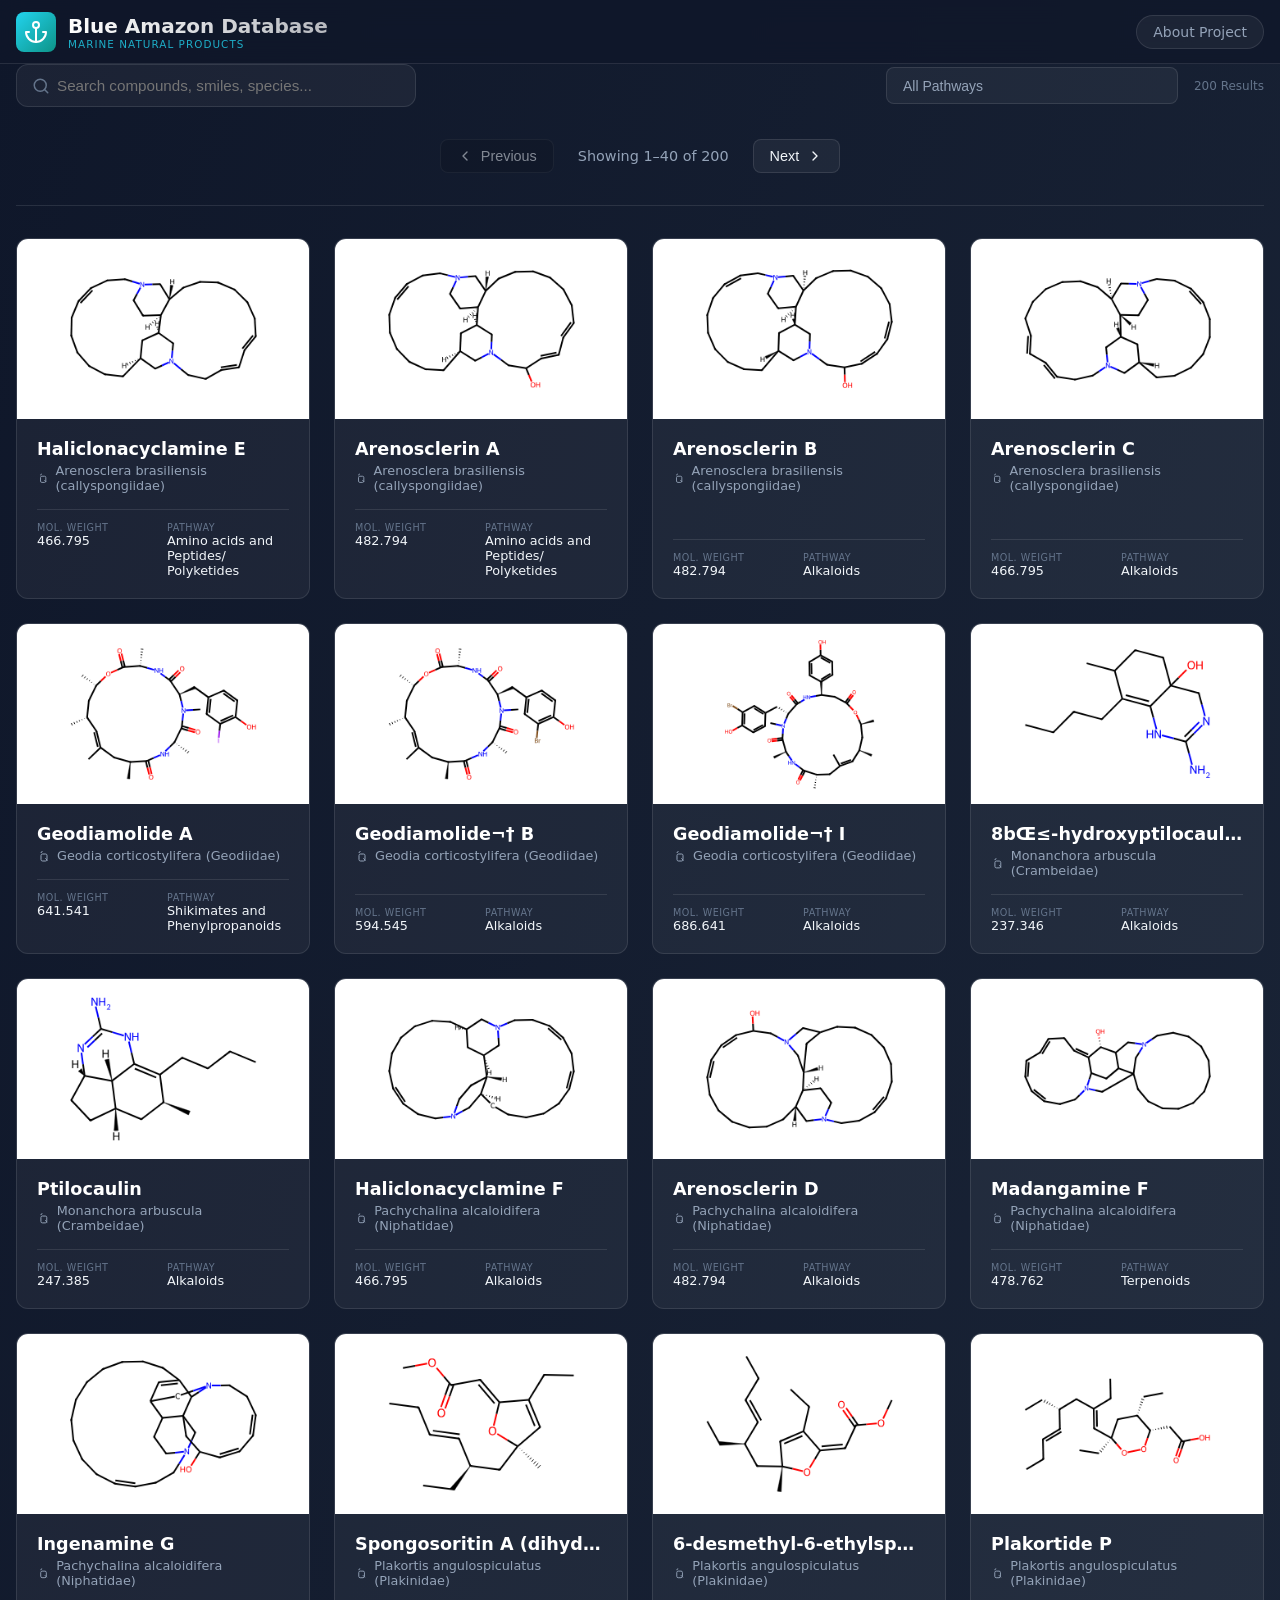
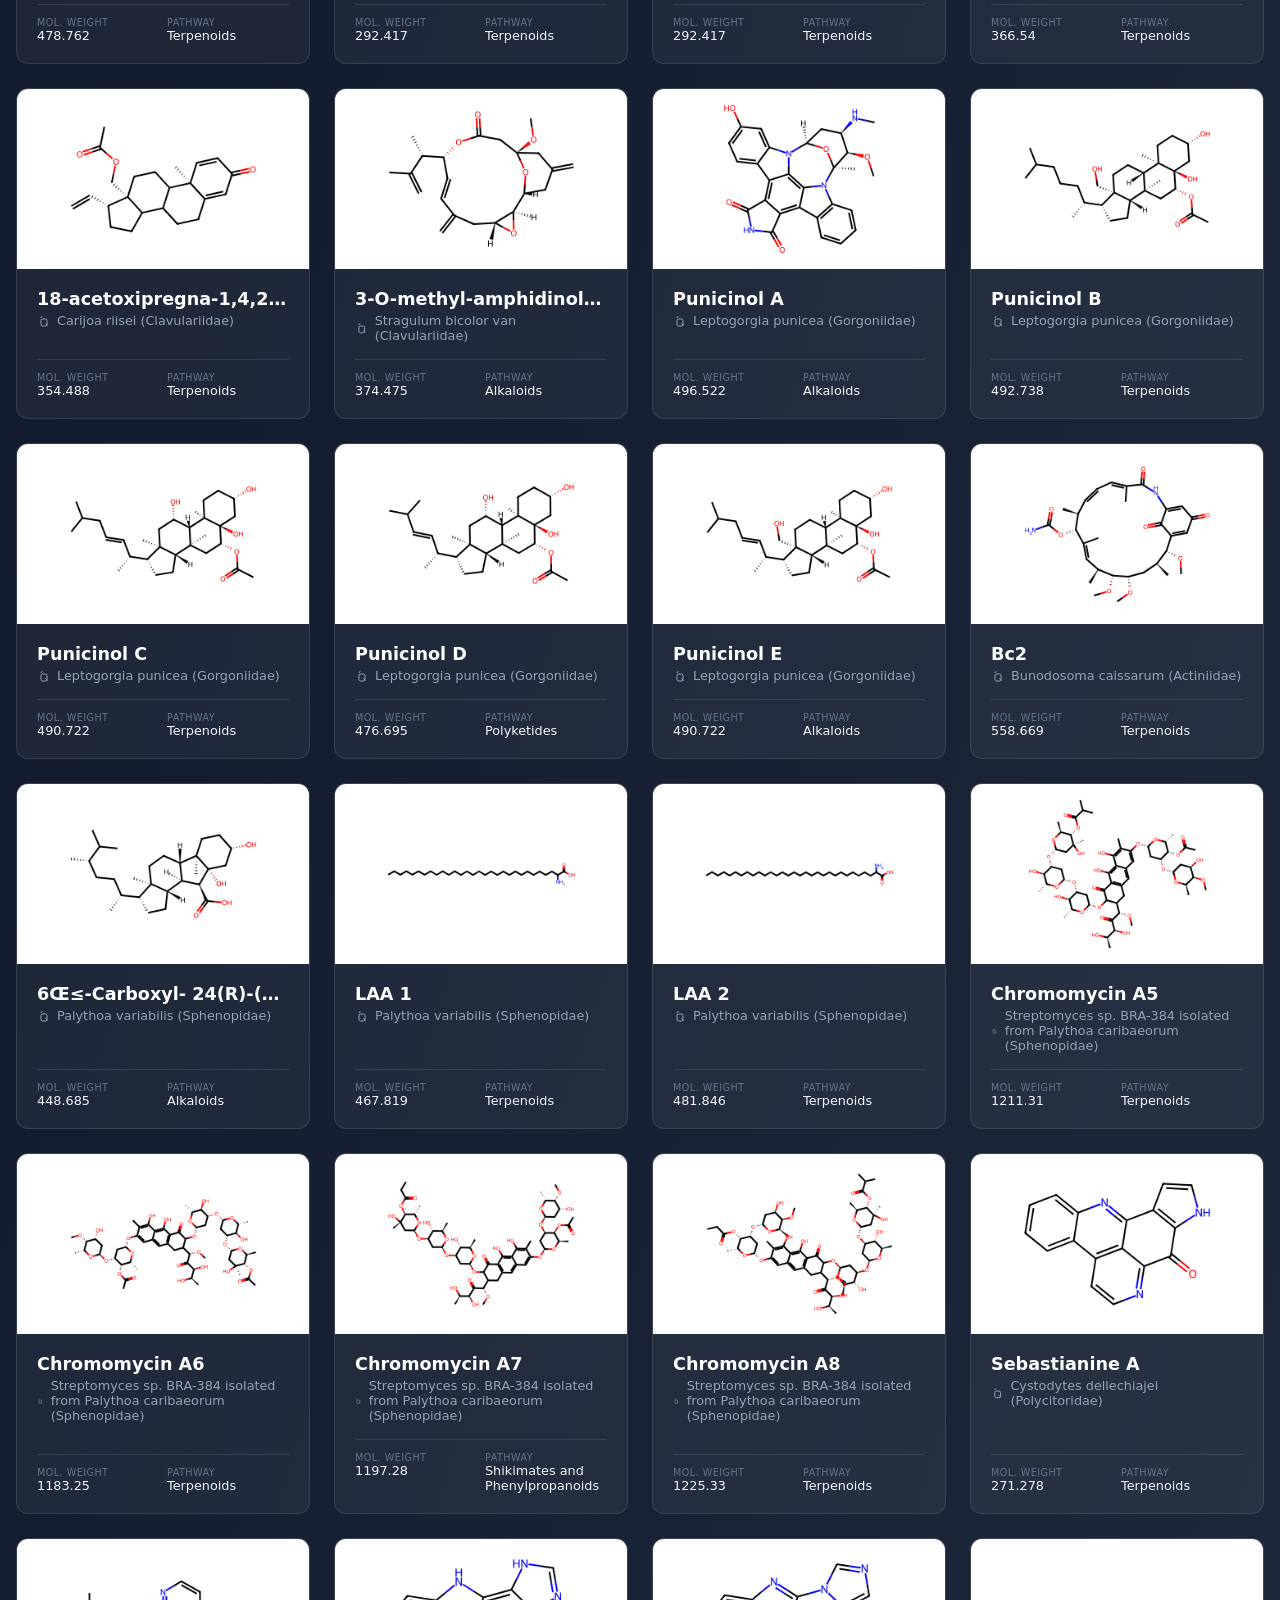
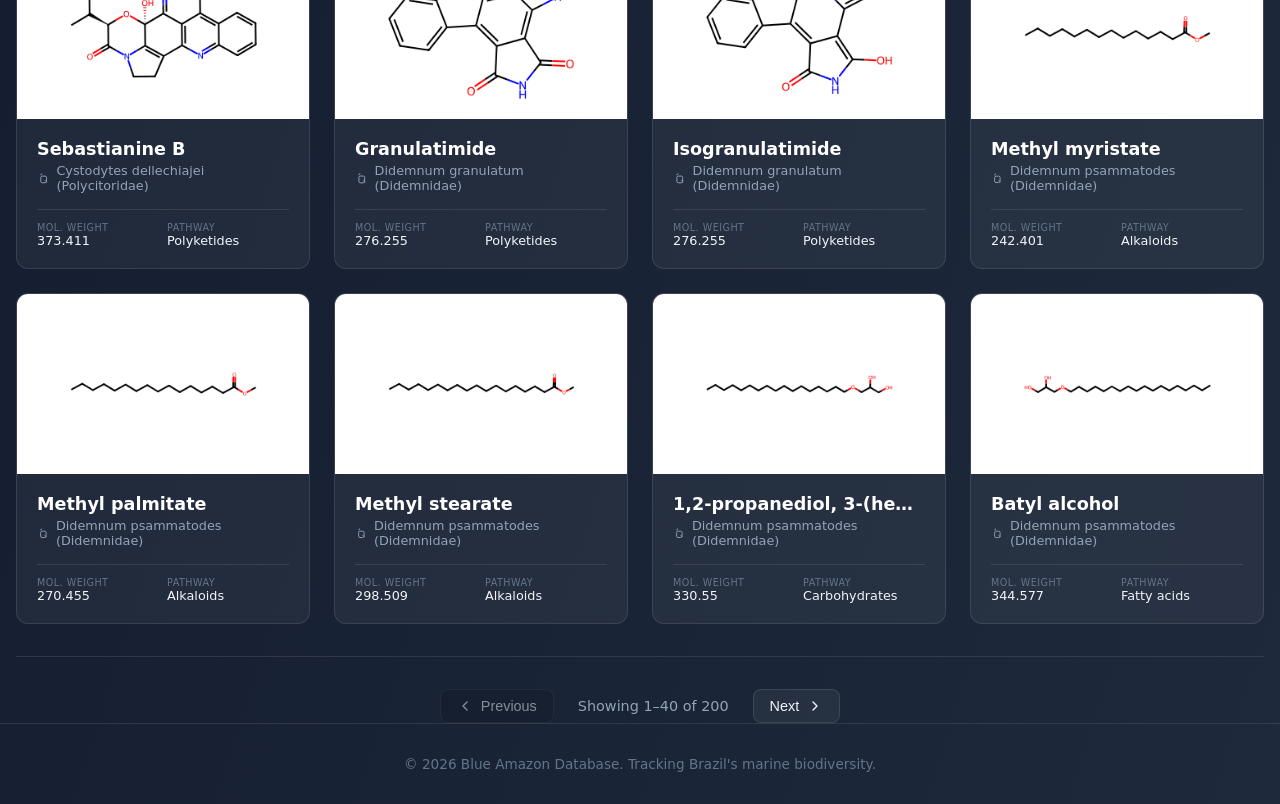
==== index.html @ 2f470075 "docs: update database name and academic supervision in about modal" ====
<!DOCTYPE html>
<html lang="en">

<head>
    <meta charset="UTF-8">
    <meta name="viewport" content="width=device-width, initial-scale=1.0">
    <title>Blue Amazon Database</title>
    <link rel="stylesheet" href="style.css">
    <!-- Preload WASM -->
    <link rel="preload" href="lib/RDKit_minimal.wasm" as="fetch" type="application/wasm" crossorigin>
</head>

<body>

    <!-- Header -->
    <header class="glass-header">
        <div class="container">
            <div class="brand">
                <div class="logo-icon">
                    <!-- Anchor Icon SVG -->
                    <svg xmlns="http://www.w3.org/2000/svg" width="24" height="24" viewBox="0 0 24 24" fill="none"
                        stroke="currentColor" stroke-width="2" stroke-linecap="round" stroke-linejoin="round">
                        <circle cx="12" cy="5" r="3" />
                        <line x1="12" x2="12" y1="22" y2="8" />
                        <path d="M5 12H2a10 10 0 0 0 20 0h-3" />
                    </svg>
                </div>
                <div class="brand-text">
                    <h1>Blue Amazon Database</h1>
                    <p>Marine Natural Products</p>
                </div>
            </div>
            <a href="#" id="aboutBtn" class="nav-link">About Project</a>
        </div>
    </header>

    <!-- Main Content -->
    <main class="container">

        <!-- Controls -->
        <div class="controls-bar">
            <div class="search-wrapper">
                <svg class="search-icon" xmlns="http://www.w3.org/2000/svg" width="18" height="18" viewBox="0 0 24 24"
                    fill="none" stroke="currentColor" stroke-width="2" stroke-linecap="round" stroke-linejoin="round">
                    <circle cx="11" cy="11" r="8" />
                    <path d="m21 21-4.3-4.3" />
                </svg>
                <input type="text" id="searchInput" placeholder="Search compounds, smiles, species...">
            </div>

            <div class="filter-wrapper">
                <div class="select-wrapper">
                    <select id="pathwayFilter">
                        <option value="All">All Pathways</option>
                        <!-- Options populated via JS -->
                    </select>
                </div>
                <span id="resultCount" class="result-count">Loading...</span>
            </div>
        </div>

        <!-- Top Pagination -->
        <div class="pagination-container pagination-top js-pagination-container hidden">
            <button class="pagination-btn js-page-prev" disabled>
                <svg xmlns="http://www.w3.org/2000/svg" width="16" height="16" viewBox="0 0 24 24" fill="none"
                    stroke="currentColor" stroke-width="2" stroke-linecap="round" stroke-linejoin="round">
                    <polyline points="15 18 9 12 15 6"></polyline>
                </svg>
                Previous
            </button>
            <span class="page-info js-page-info">Showing 0-0 of 0</span>
            <button class="pagination-btn js-page-next">
                Next
                <svg xmlns="http://www.w3.org/2000/svg" width="16" height="16" viewBox="0 0 24 24" fill="none"
                    stroke="currentColor" stroke-width="2" stroke-linecap="round" stroke-linejoin="round">
                    <polyline points="9 18 15 12 9 6"></polyline>
                </svg>
            </button>
        </div>

        <!-- Grid -->
        <div id="compoundGrid" class="compound-grid">
            <!-- Loading State -->
            <div class="loading-state">
                <div class="spinner"></div>
                <p>Loading Blue Amazon Data...</p>
            </div>
        </div>

        <!-- Pagination Controls -->
        <div id="paginationControls" class="pagination-container js-pagination-container hidden">
            <button id="prevPageBtn" class="pagination-btn js-page-prev" disabled>
                <svg xmlns="http://www.w3.org/2000/svg" width="16" height="16" viewBox="0 0 24 24" fill="none"
                    stroke="currentColor" stroke-width="2" stroke-linecap="round" stroke-linejoin="round">
                    <polyline points="15 18 9 12 15 6"></polyline>
                </svg>
                Previous
            </button>
            <span id="pageInfo" class="page-info js-page-info">Showing 0-0 of 0</span>
            <button id="nextPageBtn" class="pagination-btn js-page-next">
                Next
                <svg xmlns="http://www.w3.org/2000/svg" width="16" height="16" viewBox="0 0 24 24" fill="none"
                    stroke="currentColor" stroke-width="2" stroke-linecap="round" stroke-linejoin="round">
                    <polyline points="9 18 15 12 9 6"></polyline>
                </svg>
            </button>
        </div>

    </main>

    <!-- Footer -->
    <footer>
        <div class="container">
            <p>&copy; 2026 Blue Amazon Database. Tracking Brazil's marine biodiversity.</p>
        </div>
    </footer>

    <!-- About Modal -->
    <div id="aboutModal" class="modal-overlay hidden">
        <div class="modal-content glass-panel" style="max-width: 600px;">
            <button id="closeAboutModal" class="close-btn">
                <svg xmlns="http://www.w3.org/2000/svg" width="24" height="24" viewBox="0 0 24 24" fill="none"
                    stroke="currentColor" stroke-width="2" stroke-linecap="round" stroke-linejoin="round">
                    <path d="M18 6 6 18" />
                    <path d="m6 6 12 12" />
                </svg>
            </button>

            <div class="modal-body">
                <h2 class="modal-title"
                    style="font-size: 1.5rem; border-bottom: 1px solid var(--glass-border); padding-bottom: 1rem; margin-bottom: 1.5rem;">
                    About the Project</h2>

                <div class="desc-box">
                    <p style="margin-bottom: 1rem;">The AMAZUL Database is a curated collection of marine natural
                        products derived from Brazilian marine biodiversity.</p>
                    <p>The database aims to support research in medicinal chemistry, chemical biology, and drug
                        discovery by providing chemical structures and basic physicochemical properties in an accessible
                        web-based format.</p>
                </div>

                <h3 class="section-title">Authorship</h3>
                <div class="desc-box">
                    <p><strong>Developed by:</strong> Larissa Oliveira Dourado</p>
                    <p class="text-muted" style="margin-top: 0.5rem; font-size: 0.9em;">Undergraduate student in
                        Pharmacy<br>Instituto Politécnico de Bragança (project initiation) and Universidade Estadual de
                        Feira de Santana (project completion)</p>
                    <p style="margin-top: 0.5rem;"><strong>Academic supervision:</strong> M. Sc. Carlos Seiti Hurtado Shiraishi, Dr. Manoelito Coelho dos Santos Junior</p>
                    <p><strong>Year:</strong> 2025</p>
                </div>

                <h3 class="section-title">Methodology</h3>
                <div class="desc-box">
                    <ul style="padding-left: 1.25rem; list-style-type: disc;">
                        <li>The data are organized in a structured CSV file and visualized through a static web
                            application built with HTML, CSS, and JavaScript.</li>
                        <li>Chemical structures are rendered directly in the browser using RDKit.</li>
                        <li>The development process was supported by the Gemini 3 Pro model.</li>
                    </ul>
                </div>

                <h3 class="section-title">Contact / Repository</h3>
                <div class="desc-box">
                    <p><strong>GitHub repository:</strong> <a href="#"
                            class="text-teal-400 hover:text-white transition-colors">[LINK DO REPOSITÓRIO]</a></p>
                    <p><strong>Contact email:</strong> larissaodourado@gmail.com</p>
                </div>
            </div>
        </div>
    </div>

    <!-- Detail Modal -->
    <div id="detailModal" class="modal-overlay hidden">
        <div class="modal-content glass-panel">
            <button id="closeModal" class="close-btn">
                <svg xmlns="http://www.w3.org/2000/svg" width="24" height="24" viewBox="0 0 24 24" fill="none"
                    stroke="currentColor" stroke-width="2" stroke-linecap="round" stroke-linejoin="round">
                    <path d="M18 6 6 18" />
                    <path d="m6 6 12 12" />
                </svg>
            </button>

            <div class="modal-body" id="modalBody">
                <!-- Content injected via JS -->
            </div>
        </div>
    </div>

    <!-- Scripts -->
    <!-- Load RDKit JS global -->
    <script src="lib/RDKit_minimal.js"></script>
    <script src="lib/papaparse.min.js"></script>
    <script src="app.js?v=2"></script>
</body>

</html>
---- style.css ----
:root {
    --bg-color: #0f172a;
    --bg-gradient-start: #0f172a;
    --bg-gradient-end: #1e293b;
    --text-primary: #f1f5f9;
    --text-secondary: #94a3b8;
    --text-muted: #64748b;
    --teal-400: #22d3ee;
    --teal-500: #14b8a6;
    --teal-600: #0d9488;
    --glass-bg: rgba(255, 255, 255, 0.05);
    --glass-border: rgba(255, 255, 255, 0.1);
    --card-hover-bg: rgba(255, 255, 255, 0.1);
}

* {
    box-sizing: border-box;
    margin: 0;
    padding: 0;
}

body {
    font-family: 'Inter', system-ui, -apple-system, sans-serif;
    background-color: var(--bg-color);
    background-image: linear-gradient(to bottom right, var(--bg-gradient-start), var(--bg-gradient-end));
    color: var(--text-primary);
    min-height: 100vh;
    display: flex;
    flex-direction: column;
}

/* Utilities */
.container {
    max-width: 1280px;
    margin: 0 auto;
    padding: 0 1rem;
    width: 100%;
}

.glass-header {
    background: rgba(15, 23, 42, 0.8);
    backdrop-filter: blur(12px);
    border-bottom: 1px solid var(--glass-border);
    position: sticky;
    top: 0;
    z-index: 100;
    height: auto;
    min-height: 64px;
    padding: 0.5rem 0;
    display: flex;
    align-items: center;
}

.glass-header .container {
    display: flex;
    justify-content: space-between;
    align-items: center;
    flex-wrap: wrap;
    gap: 1rem;
}

.brand {
    display: flex;
    align-items: center;
    gap: 0.75rem;
}

.logo-icon {
    padding: 0.5rem;
    background: linear-gradient(135deg, var(--teal-400), var(--teal-600));
    border-radius: 0.5rem;
    color: white;
    display: flex;
}

.brand-text h1 {
    font-size: 1.1rem;
    font-weight: 700;
    line-height: 1.2;
    background: linear-gradient(to right, #fff, rgba(255, 255, 255, 0.7));
    -webkit-background-clip: text;
    background-clip: text;
    -webkit-text-fill-color: transparent;
}

@media (min-width: 640px) {
    .brand-text h1 {
        font-size: 1.25rem;
    }
}

.brand-text p {
    font-size: 0.65rem;
    text-transform: uppercase;
    letter-spacing: 0.1em;
    color: var(--teal-400);
    opacity: 0.8;
}

.nav-link {
    color: var(--text-secondary);
    text-decoration: none;
    font-size: 0.875rem;
    padding: 0.5rem 1rem;
    background: var(--glass-bg);
    border: 1px solid var(--glass-border);
    border-radius: 9999px;
    transition: all 0.2s;
}

.nav-link:hover {
    background: var(--card-hover-bg);
    color: white;
}

/* Main Layout */
main {
    padding-top: 2rem;
    padding-bottom: 2rem;
    flex: 1;
}

/* Controls */
.controls-bar {
    display: flex;
    flex-direction: column;
    gap: 1rem;
    margin-bottom: 2rem;
}

@media (min-width: 768px) {
    .controls-bar {
        flex-direction: row;
        justify-content: space-between;
        align-items: center;
    }
}

.search-wrapper {
    position: relative;
    flex: 1;
    width: 100%;
    max-width: 400px;
}

.search-icon {
    position: absolute;
    left: 1rem;
    top: 50%;
    transform: translateY(-50%);
    color: var(--text-muted);
}

input[type="text"] {
    width: 100%;
    padding: 0.75rem 1rem 0.75rem 2.5rem;
    background: var(--glass-bg);
    border: 1px solid var(--glass-border);
    border-radius: 0.75rem;
    color: white;
    font-size: 0.95rem;
    outline: none;
    transition: border-color 0.2s;
}

input[type="text"]:focus {
    border-color: var(--teal-500);
}

.filter-wrapper {
    display: flex;
    align-items: center;
    gap: 1rem;
    flex-wrap: wrap;
    width: 100%;
}

@media (min-width: 768px) {
    .filter-wrapper {
        width: auto;
    }
}

select {
    width: 100%;
    appearance: none;
    background: var(--glass-bg);
    border: 1px solid var(--glass-border);
    color: var(--text-secondary);
    padding: 0.75rem 2rem 0.75rem 1rem;
    /* Larger touch target */
    border-radius: 0.5rem;
    font-size: 0.95rem;
    /* Larger text for readability */
    outline: none;
    cursor: pointer;
}

@media (min-width: 768px) {
    select {
        width: auto;
        padding: 0.6rem 2rem 0.6rem 1rem;
        font-size: 0.875rem;
    }
}

select option {
    background: var(--bg-gradient-end);
    color: white;
}

.result-count {
    font-size: 0.75rem;
    color: var(--text-muted);
    white-space: nowrap;
}

/* Grid */
.compound-grid {
    display: grid;
    grid-template-columns: repeat(auto-fill, minmax(240px, 1fr));
    gap: 1.5rem;
}

.compound-card {
    background: var(--glass-bg);
    border: 1px solid var(--glass-border);
    border-radius: 0.75rem;
    overflow: hidden;
    transition: transform 0.2s, background-color 0.2s;
    cursor: pointer;
    display: flex;
    flex-direction: column;
}

.compound-card:hover {
    transform: translateY(-4px);
    background: var(--card-hover-bg);
}

.card-canvas-wrapper {
    background: white;
    height: 180px;
    display: flex;
    align-items: center;
    justify-content: center;
    padding: 0.5rem;
}

.card-canvas-wrapper canvas {
    max-width: 100%;
    max-height: 100%;
}

.card-body {
    padding: 1.25rem;
    flex: 1;
    display: flex;
    flex-direction: column;
}

.card-title {
    font-size: 1.1rem;
    font-weight: 600;
    color: white;
    margin-bottom: 0.25rem;
    white-space: nowrap;
    overflow: hidden;
    text-overflow: ellipsis;
}

.compound-card:hover .card-title {
    color: var(--teal-400);
}

.card-species {
    display: flex;
    align-items: center;
    gap: 0.5rem;
    font-size: 0.8rem;
    color: var(--text-secondary);
    margin-bottom: 1rem;
}

.card-meta {
    margin-top: auto;
    display: grid;
    grid-template-columns: 1fr 1fr;
    gap: 0.5rem;
    padding-top: 0.75rem;
    border-top: 1px solid var(--glass-border);
}

.meta-item {
    display: flex;
    flex-direction: column;
}

.meta-label {
    font-size: 0.6rem;
    text-transform: uppercase;
    letter-spacing: 0.05em;
    color: var(--text-muted);
}

.meta-value {
    font-size: 0.8rem;
    color: var(--text-primary);
}

/* Modal */
.modal-overlay {
    position: fixed;
    inset: 0;
    background: rgba(0, 0, 0, 0.7);
    backdrop-filter: blur(4px);
    z-index: 1000;
    display: flex;
    align-items: center;
    justify-content: center;
    padding: 1rem;
    opacity: 0;
    pointer-events: none;
    transition: opacity 0.2s;
}

.modal-overlay.active {
    opacity: 1;
    pointer-events: auto;
}

.modal-content {
    background: #1e293b;
    /* Fallback */
    background: linear-gradient(135deg, rgba(30, 41, 59, 0.95), rgba(15, 23, 42, 0.98));
    border: 1px solid var(--glass-border);
    border-radius: 1rem;
    width: 100%;
    max-width: 900px;
    max-height: 90vh;
    overflow-y: auto;
    position: relative;
    box-shadow: 0 25px 50px -12px rgba(0, 0, 0, 0.5);
    transform: scale(0.95);
    transition: transform 0.2s;
}

.modal-overlay.active .modal-content {
    transform: scale(1);
}

.close-btn {
    position: absolute;
    top: 1rem;
    right: 1rem;
    background: none;
    border: none;
    color: var(--text-secondary);
    cursor: pointer;
    padding: 0.5rem;
    border-radius: 50%;
    transition: all 0.2s;
}

.close-btn:hover {
    background: var(--glass-bg);
    color: white;
}

.modal-body {
    padding: 1.5rem;
}

@media (max-width: 640px) {
    .modal-body {
        padding: 1rem;
    }

    .modal-title {
        font-size: 1.5rem;
    }

    .modal-structure-container {
        min-height: 200px;
    }

    .props-grid {
        grid-template-columns: 1fr;
    }
}

.modal-grid {
    display: grid;
    grid-template-columns: 1fr;
    gap: 2rem;
}

@media (min-width: 768px) {
    .modal-grid {
        grid-template-columns: 1fr 1fr;
    }
}

.modal-structure-container {
    background: white;
    border-radius: 0.75rem;
    padding: 1rem;
    display: flex;
    justify-content: center;
    align-items: center;
    min-height: 300px;
}

.modal-structure-container canvas {
    max-width: 100%;
    height: auto;
}

.modal-title {
    font-size: 2rem;
    font-weight: 700;
    color: var(--teal-400);
    margin-bottom: 0.5rem;
}

.tags {
    display: flex;
    gap: 0.5rem;
    margin-bottom: 2rem;
}

.tag {
    padding: 0.25rem 0.75rem;
    border-radius: 999px;
    border: 1px solid var(--glass-border);
    font-size: 0.75rem;
    background: var(--glass-bg);
}

.section-title {
    font-size: 1.1rem;
    color: var(--teal-200);
    margin-bottom: 0.75rem;
    font-weight: 600;
}

.props-grid {
    display: grid;
    grid-template-columns: repeat(2, 1fr);
    gap: 1rem;
    background: var(--glass-bg);
    padding: 1rem;
    border-radius: 0.75rem;
    border: 1px solid var(--glass-border);
    margin-bottom: 1.5rem;
}

@media (min-width: 600px) {
    .props-grid {
        grid-template-columns: repeat(3, 1fr);
    }
}

.desc-box {
    background: var(--glass-bg);
    padding: 1rem;
    border-radius: 0.75rem;
    border: 1px solid var(--glass-border);
    margin-bottom: 1.5rem;
    line-height: 1.6;
    color: rgba(255, 255, 255, 0.8);
    font-size: 0.95rem;
}

.reference {
    font-size: 0.85rem;
    color: var(--text-muted);
    font-style: italic;
    border-left: 3px solid var(--teal-500);
    padding-left: 1rem;
}

.doi-link {
    color: var(--teal-400);
    text-decoration: none;
    font-weight: 500;
    font-style: normal;
    word-break: break-all;
    transition: color 0.2s, text-decoration 0.2s;
}

.doi-link:hover {
    color: white;
    text-decoration: underline;
}

.modal-smiles-box {
    margin-top: 1rem;
    background: var(--glass-bg);
    border: 1px solid var(--glass-border);
    border-radius: 0.75rem;
    padding: 0.85rem 1rem;
}

.smiles-header {
    display: flex;
    justify-content: space-between;
    align-items: center;
    margin-bottom: 0.5rem;
}

.smiles-label {
    font-size: 0.85rem;
    font-weight: 600;
    color: var(--teal-200);
    letter-spacing: 0.03em;
}

.copy-smiles-btn {
    background: var(--glass-bg);
    border: 1px solid var(--glass-border);
    color: var(--text-secondary);
    padding: 0.25rem 0.55rem;
    border-radius: 0.375rem;
    font-size: 0.75rem;
    cursor: pointer;
    display: inline-flex;
    align-items: center;
    gap: 0.35rem;
    transition: all 0.2s;
    font-family: inherit;
}

.copy-smiles-btn:hover {
    background: rgba(255, 255, 255, 0.1);
    color: var(--text-primary);
    border-color: var(--teal-400);
}

.copy-smiles-btn.copied {
    color: var(--teal-400);
    border-color: var(--teal-400);
}

.smiles-code {
    display: block;
    background: rgba(0, 0, 0, 0.35);
    padding: 0.65rem 0.75rem;
    border-radius: 0.5rem;
    font-family: ui-monospace, SFMono-Regular, Menlo, Monaco, Consolas, monospace;
    font-size: 0.78rem;
    line-height: 1.45;
    color: rgba(255, 255, 255, 0.75);
    word-break: break-all;
    user-select: all;
    max-height: 120px;
    overflow-y: auto;
}

/* Pagination */
.pagination-container {
    display: flex;
    justify-content: center;
    align-items: center;
    gap: 1.5rem;
    margin-top: 2rem;
    padding-top: 2rem;
    border-top: 1px solid var(--glass-border);
}

.pagination-top {
    margin-top: 0;
    margin-bottom: 2rem;
    padding-top: 0;
    padding-bottom: 2rem;
    border-top: none;
    border-bottom: 1px solid var(--glass-border);
}

.pagination-btn {
    display: flex;
    align-items: center;
    gap: 0.5rem;
    padding: 0.5rem 1rem;
    background: var(--glass-bg);
    border: 1px solid var(--glass-border);
    border-radius: 0.5rem;
    color: var(--text-primary);
    font-size: 0.9rem;
    cursor: pointer;
    transition: all 0.2s;
}

.pagination-btn:hover:not(:disabled) {
    background: var(--card-hover-bg);
    border-color: var(--teal-500);
    color: white;
}

.pagination-btn:disabled {
    opacity: 0.5;
    cursor: not-allowed;
    background: rgba(0, 0, 0, 0.2);
}

.page-info {
    font-size: 0.9rem;
    color: var(--text-secondary);
    min-width: 150px;
    text-align: center;
}

@media (max-width: 640px) {
    .pagination-container {
        gap: 1rem;
    }

    .page-info {
        font-size: 0.8rem;
        min-width: auto;
    }

    .pagination-btn {
        padding: 0.5rem;
        font-size: 0.8rem;
    }
}

/* Loading Spinner */
.loading-state {
    grid-column: 1 / -1;
    display: flex;
    flex-direction: column;
    align-items: center;
    justify-content: center;
    padding: 4rem;
    color: var(--text-muted);
}

.spinner {
    width: 40px;
    height: 40px;
    border: 3px solid rgba(255, 255, 255, 0.1);
    border-top-color: var(--teal-500);
    border-radius: 50%;
    animation: spin 1s linear infinite;
    margin-bottom: 1rem;
}

@keyframes spin {
    to {
        transform: rotate(360deg);
    }
}

footer {
    border-top: 1px solid var(--glass-border);
    padding: 2rem 0;
    text-align: center;
    color: var(--text-muted);
    font-size: 0.85rem;
    margin-top: auto;
}

.hidden {
    display: none;
}
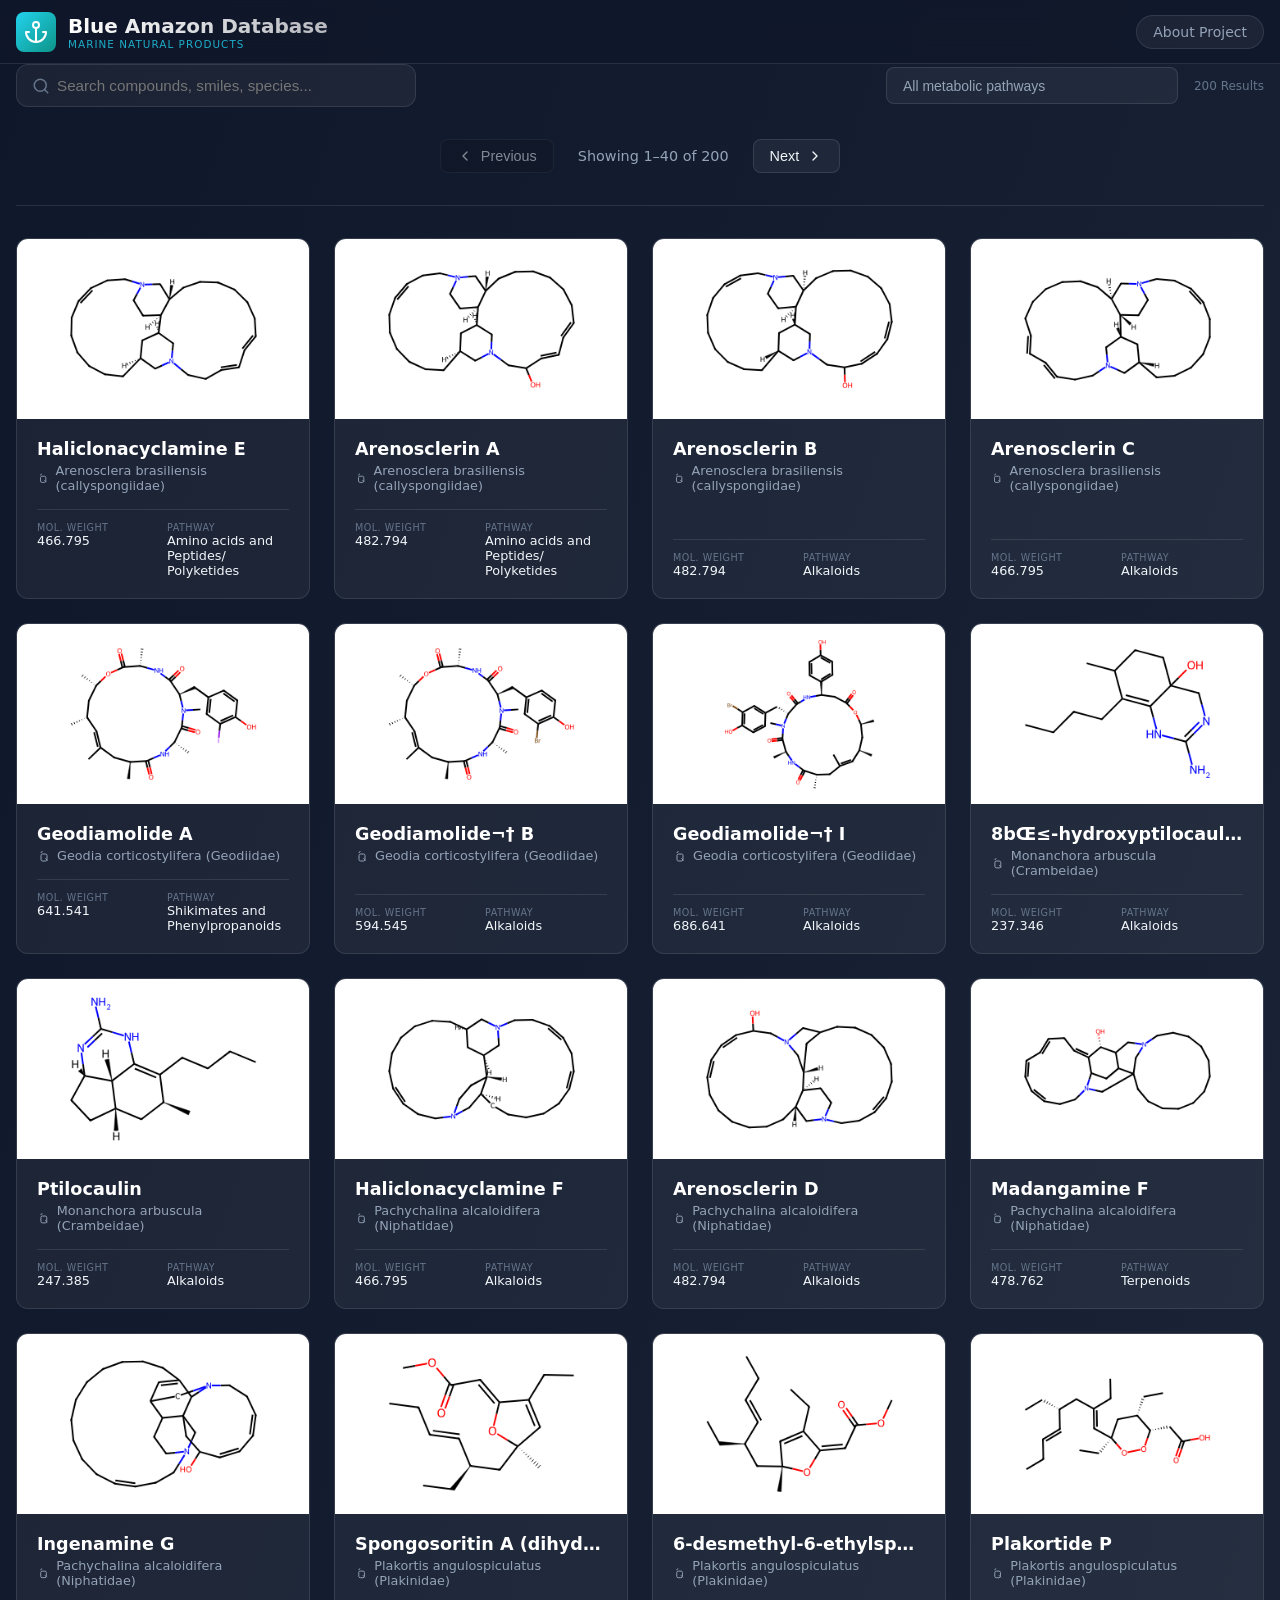
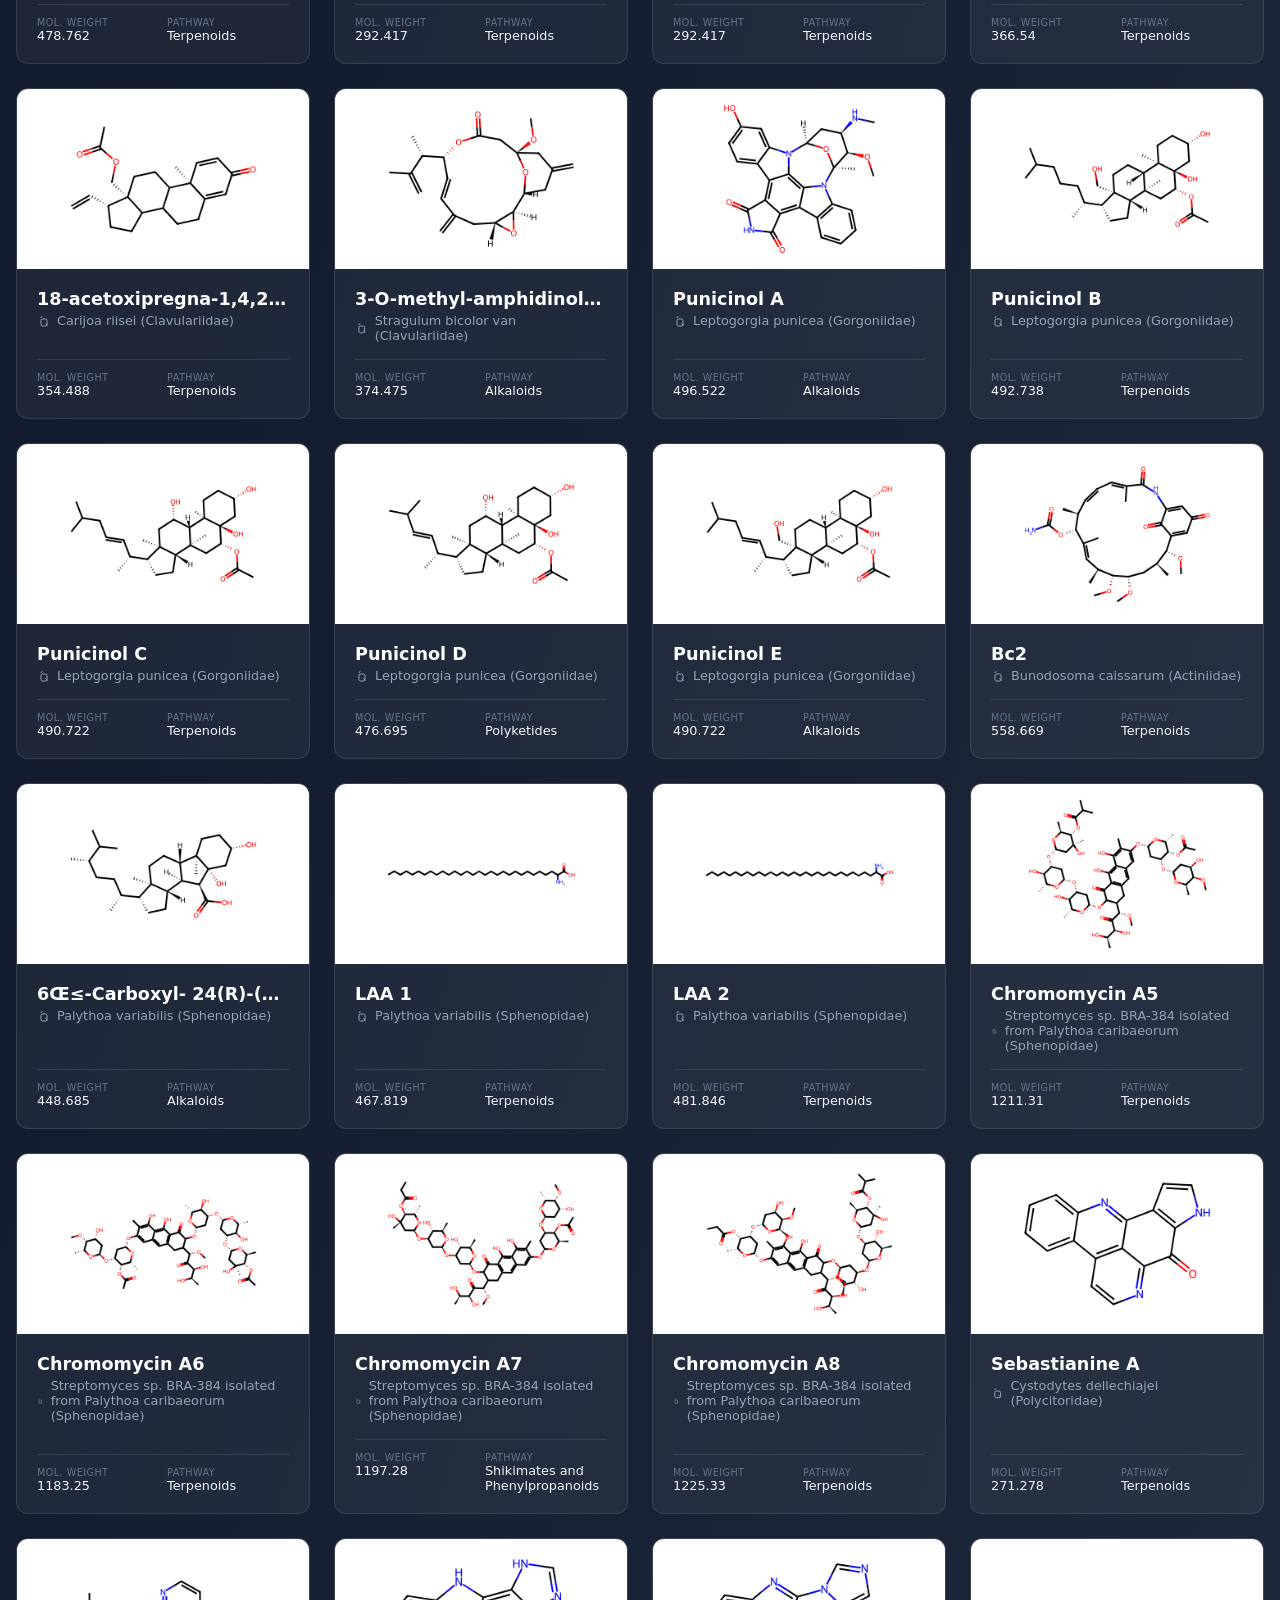
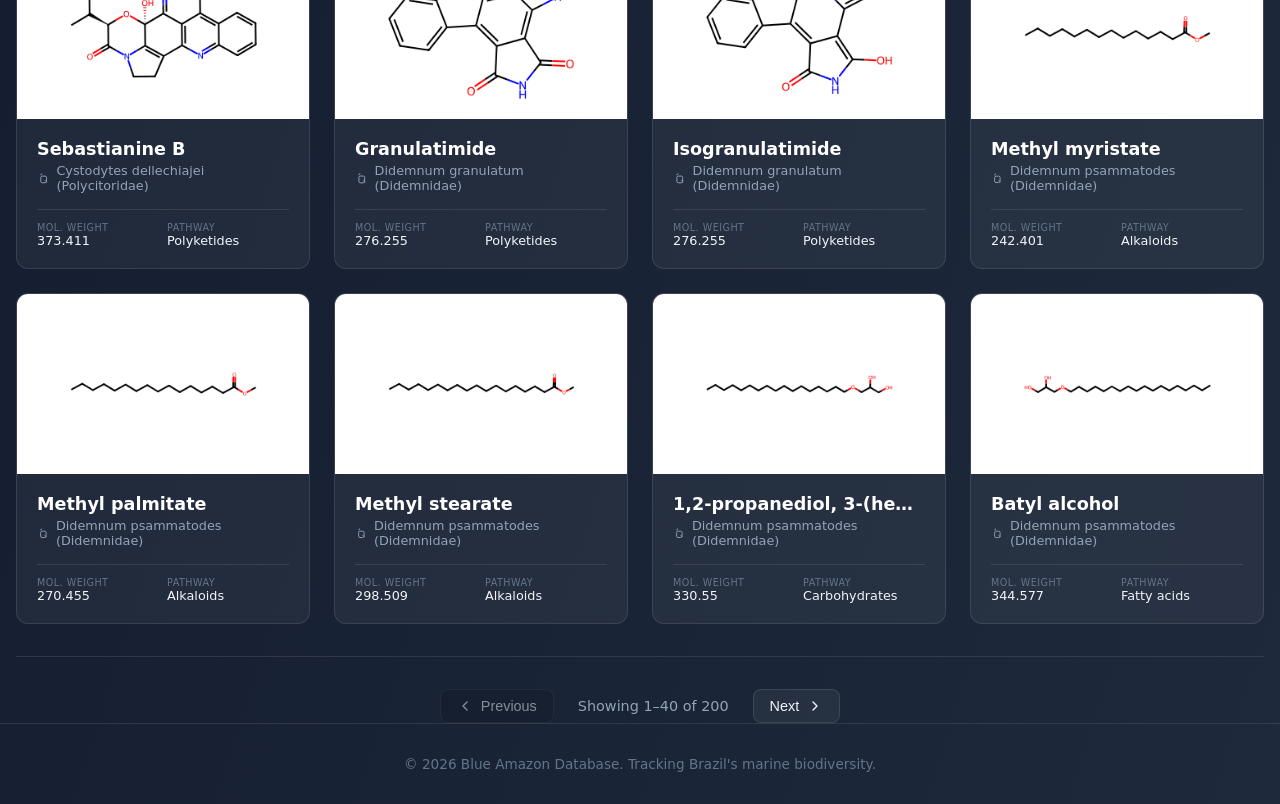
==== commit ae6d7a22: "Clarify metabolic pathway filter label" ====
--- a/index.html
+++ b/index.html
@@ -51,7 +51,7 @@
             <div class="filter-wrapper">
                 <div class="select-wrapper">
                     <select id="pathwayFilter">
-                        <option value="All">All Pathways</option>
+                        <option value="All">All metabolic pathways</option>
                         <!-- Options populated via JS -->
                     </select>
                 </div>
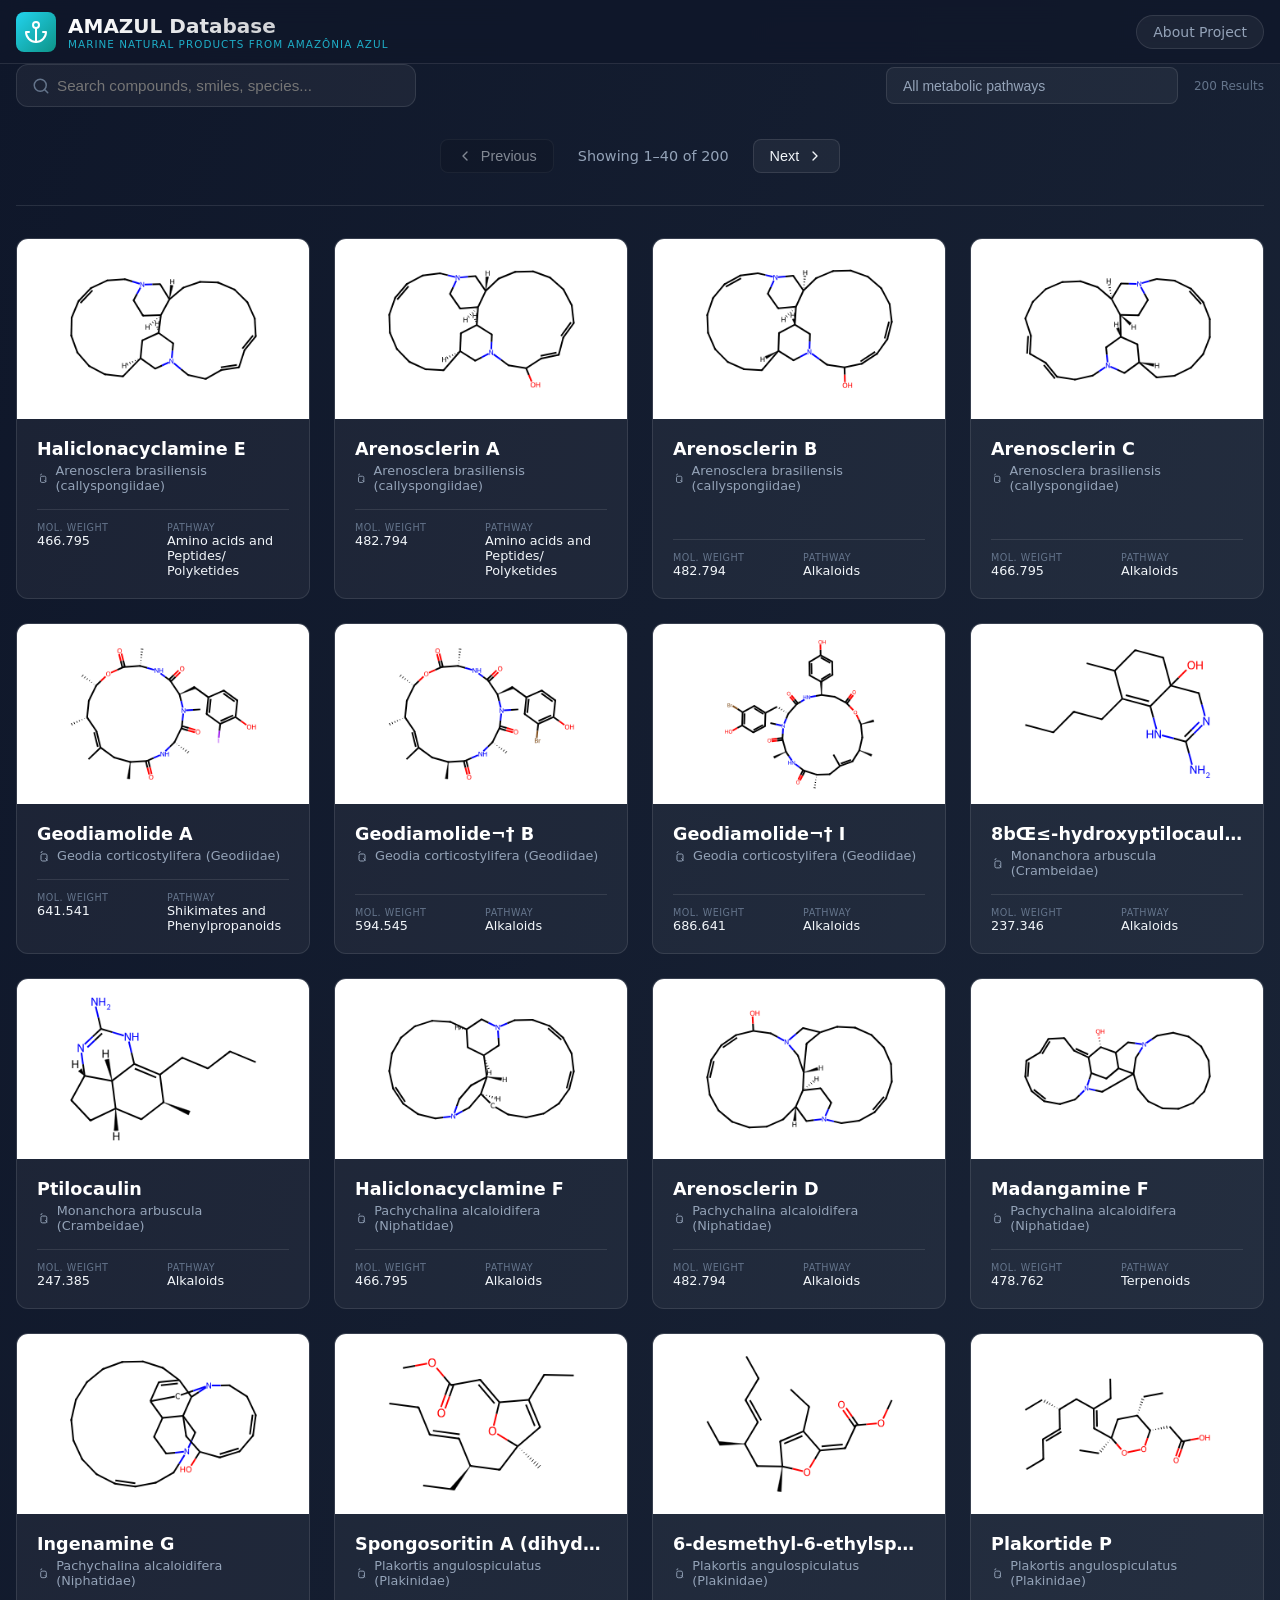
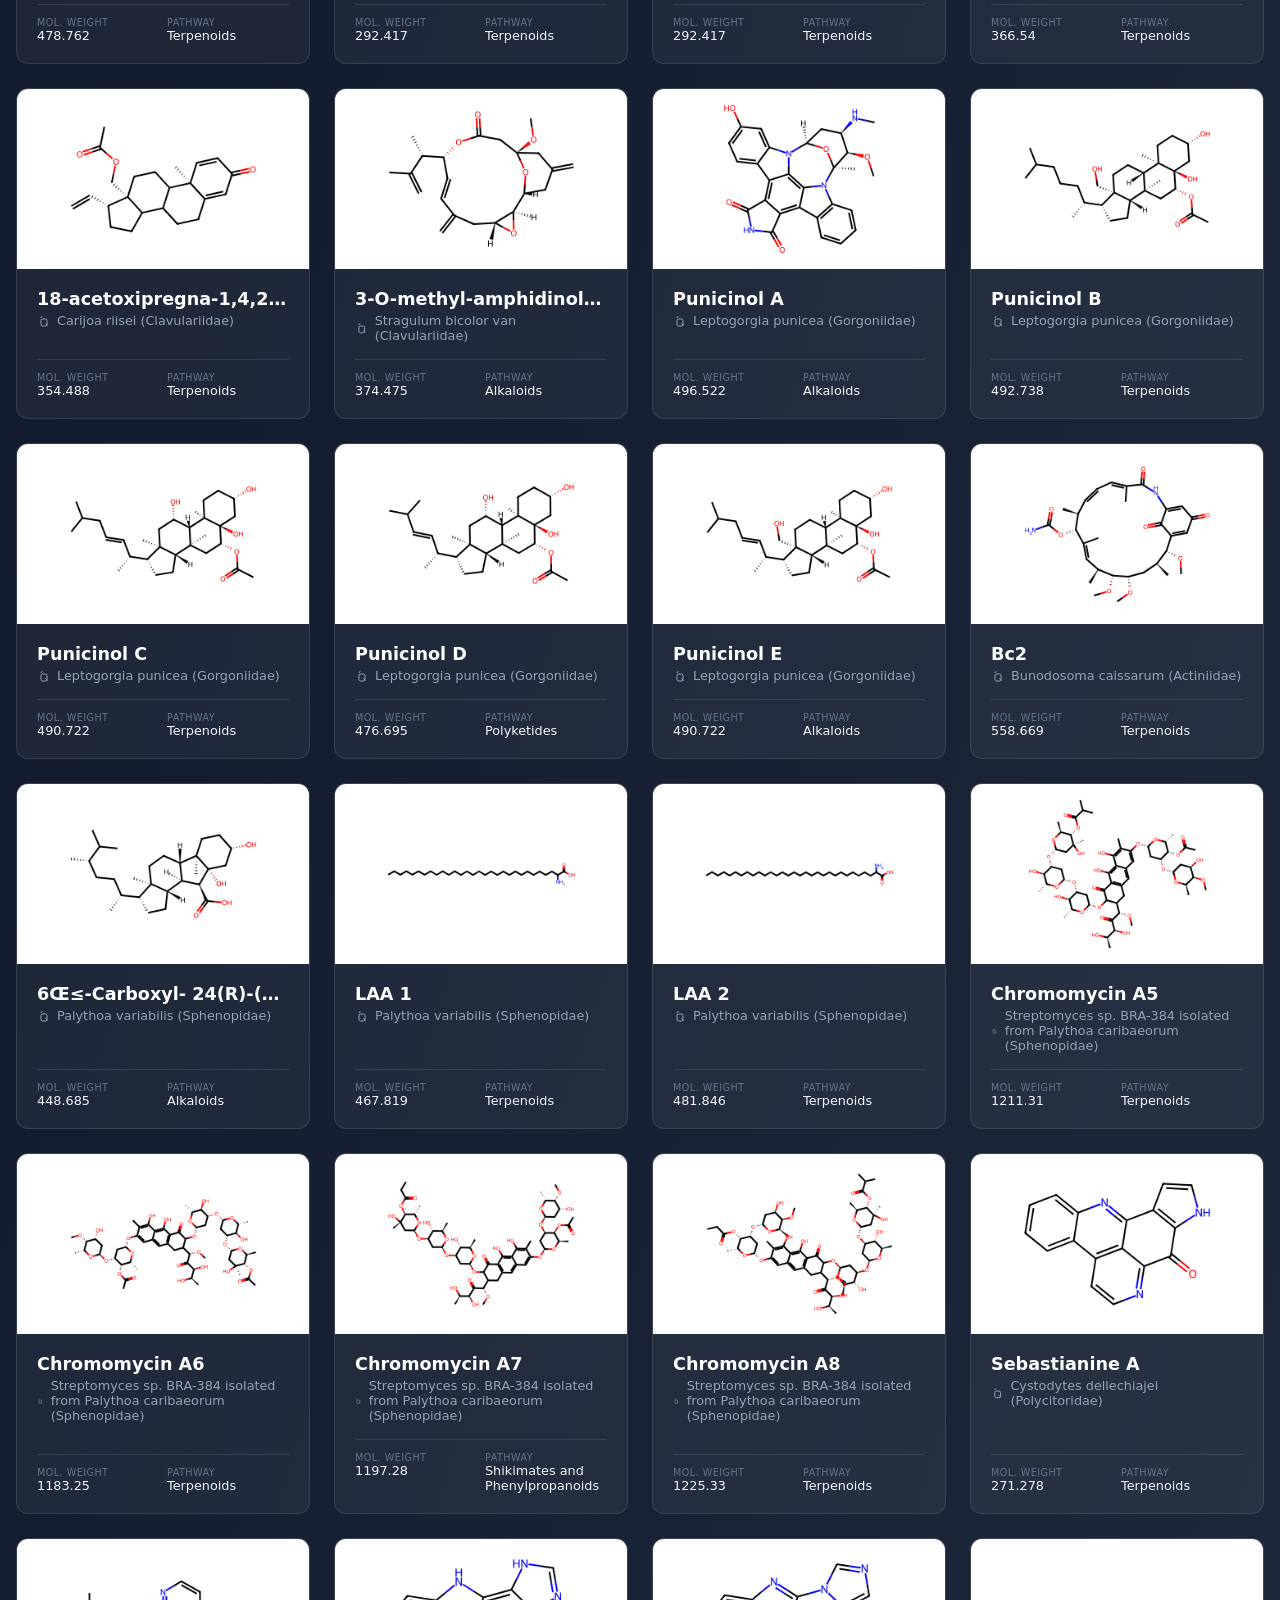
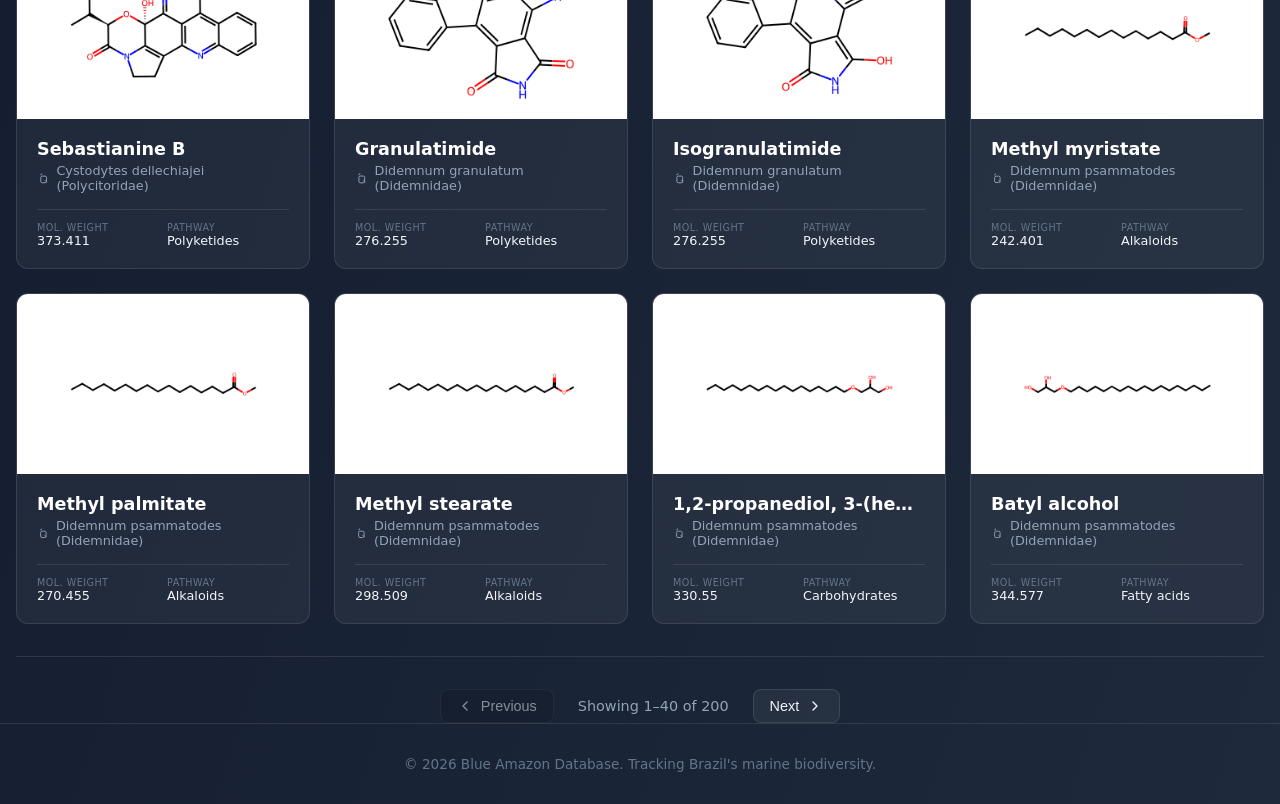
==== commit 3c5af52d: "Update AMAZUL Database site branding" ====
--- a/index.html
+++ b/index.html
@@ -4,7 +4,7 @@
 <head>
     <meta charset="UTF-8">
     <meta name="viewport" content="width=device-width, initial-scale=1.0">
-    <title>Blue Amazon Database</title>
+    <title>AMAZUL Database</title>
     <link rel="stylesheet" href="style.css">
     <!-- Preload WASM -->
     <link rel="preload" href="lib/RDKit_minimal.wasm" as="fetch" type="application/wasm" crossorigin>
@@ -26,8 +26,8 @@
                     </svg>
                 </div>
                 <div class="brand-text">
-                    <h1>Blue Amazon Database</h1>
-                    <p>Marine Natural Products</p>
+                    <h1>AMAZUL Database</h1>
+                    <p>Marine Natural Products from Amazônia Azul</p>
                 </div>
             </div>
             <a href="#" id="aboutBtn" class="nav-link">About Project</a>
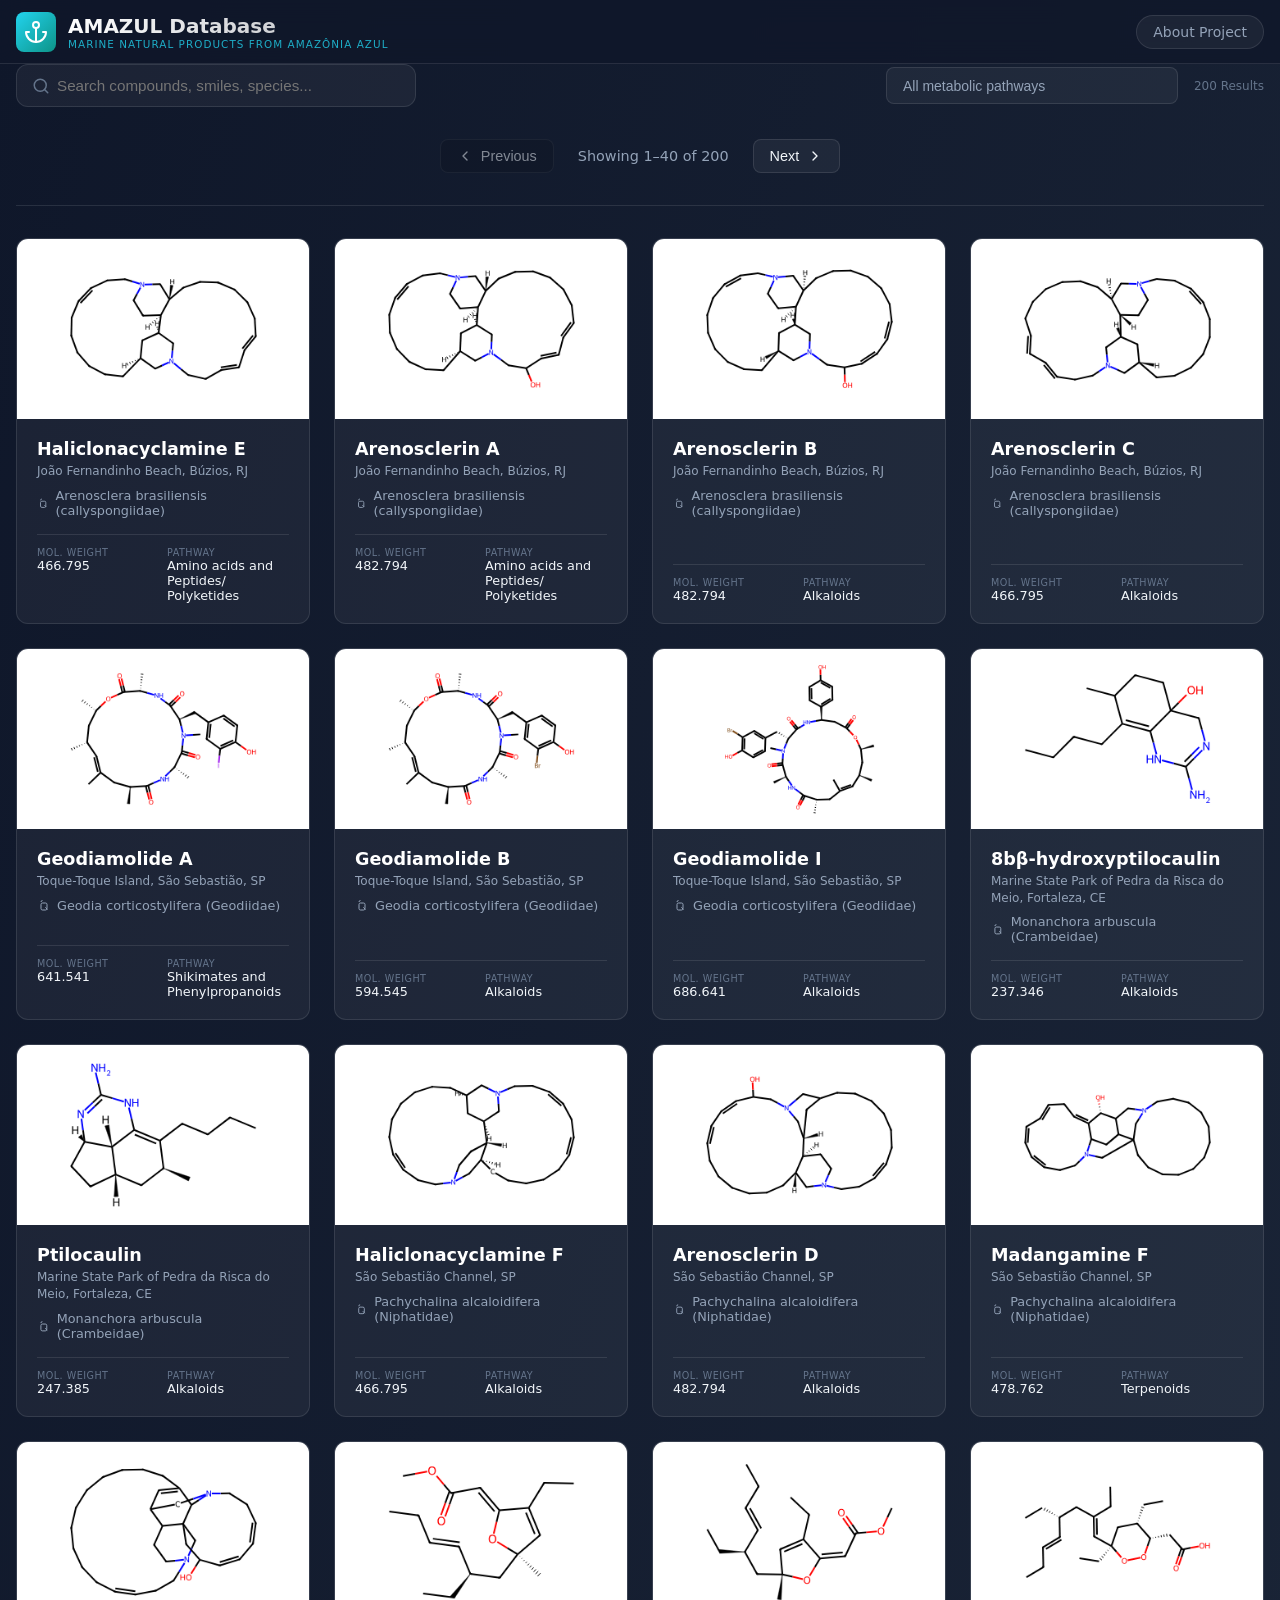
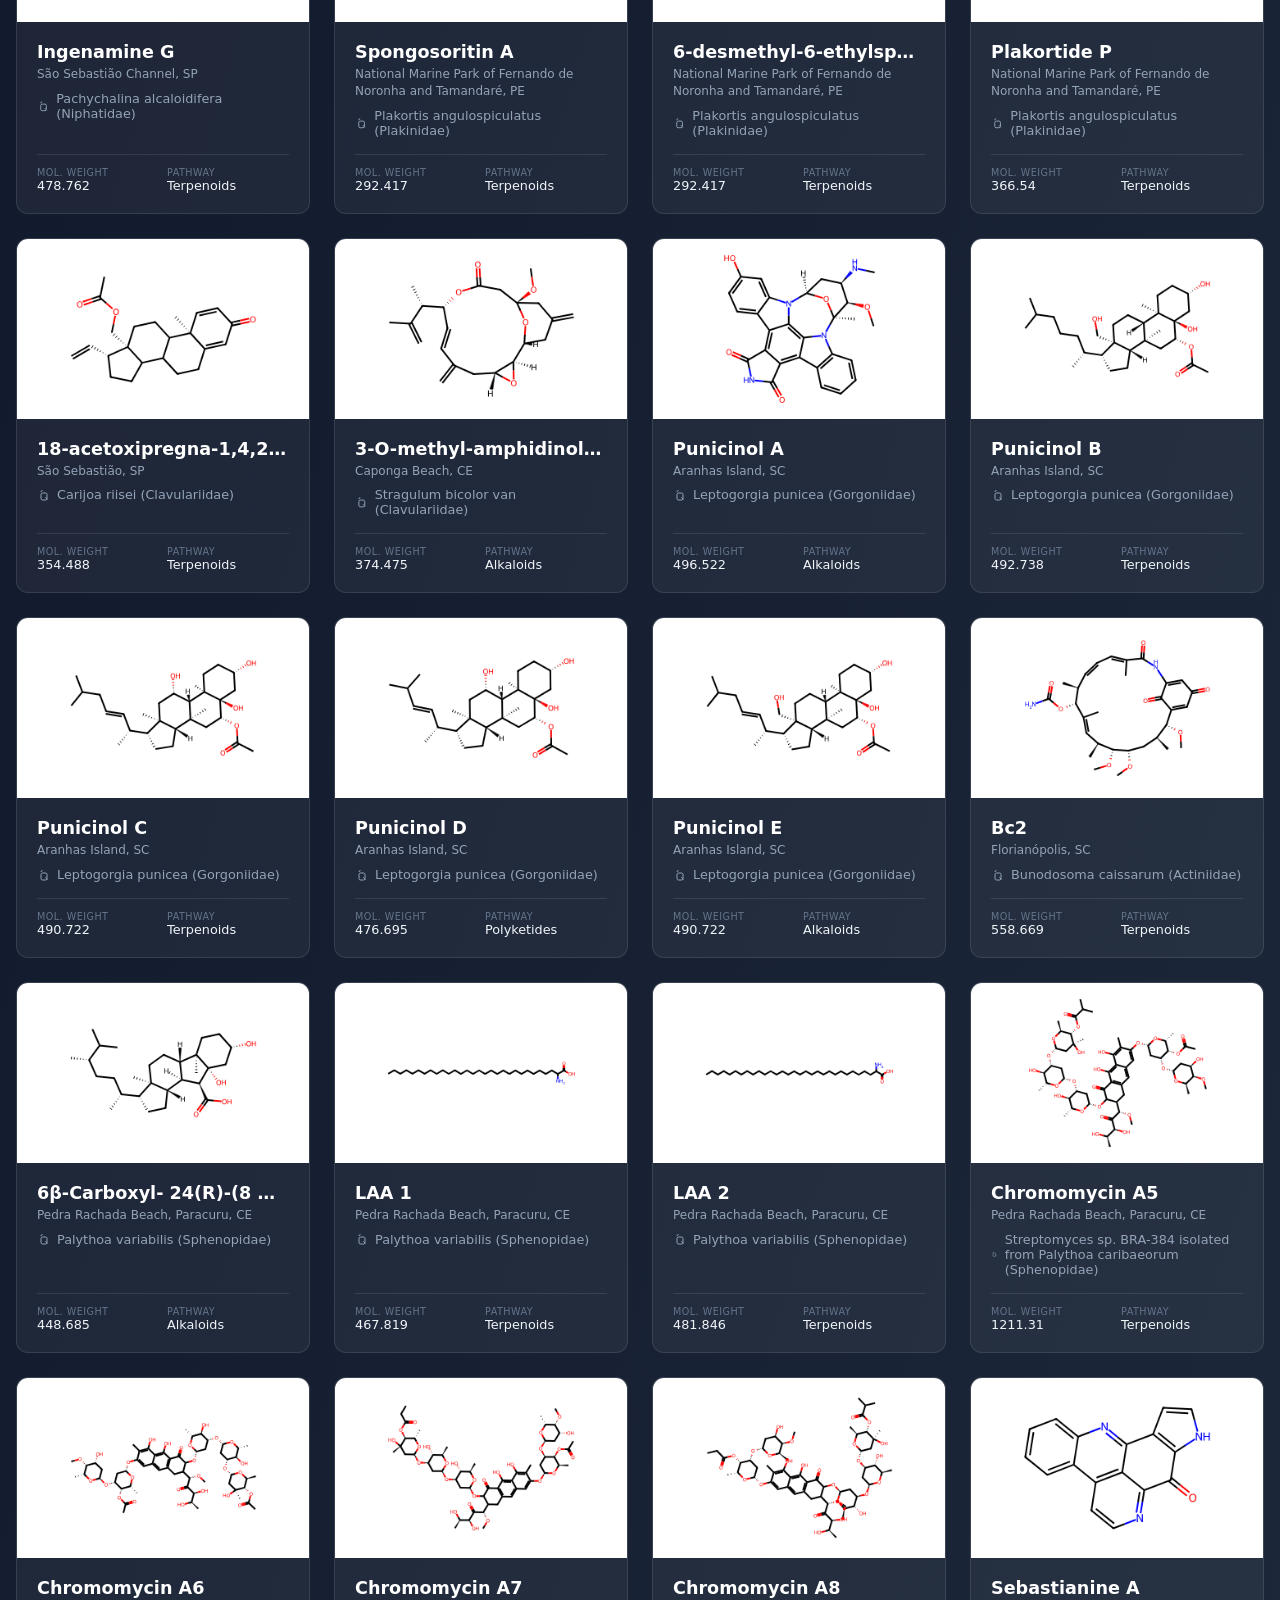
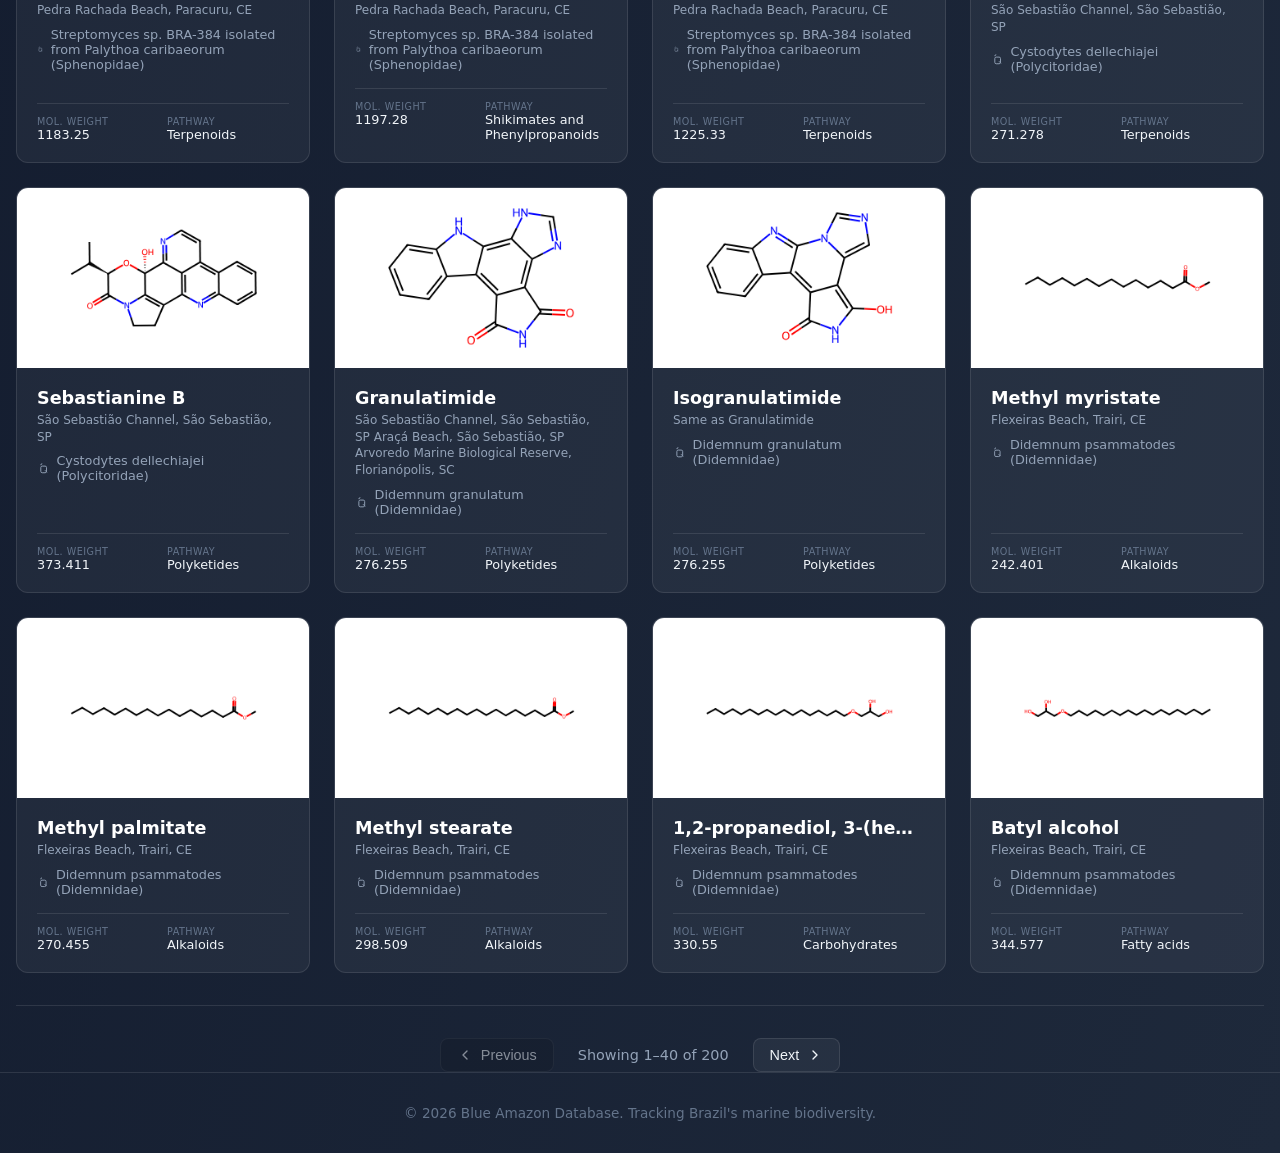
==== commit a55ee57e: "Update loading message to AMAZUL DB" ====
--- a/index.html
+++ b/index.html
@@ -83,7 +83,7 @@
             <!-- Loading State -->
             <div class="loading-state">
                 <div class="spinner"></div>
-                <p>Loading Blue Amazon Data...</p>
+                <p>Loading AMAZUL DB...</p>
             </div>
         </div>
 
--- a/style.css
+++ b/style.css
@@ -273,6 +273,13 @@
     color: var(--teal-400);
 }
 
+.card-origin {
+    font-size: 0.75rem;
+    line-height: 1.4;
+    color: var(--text-secondary);
+    margin-bottom: 0.5rem;
+}
+
 .card-species {
     display: flex;
     align-items: center;
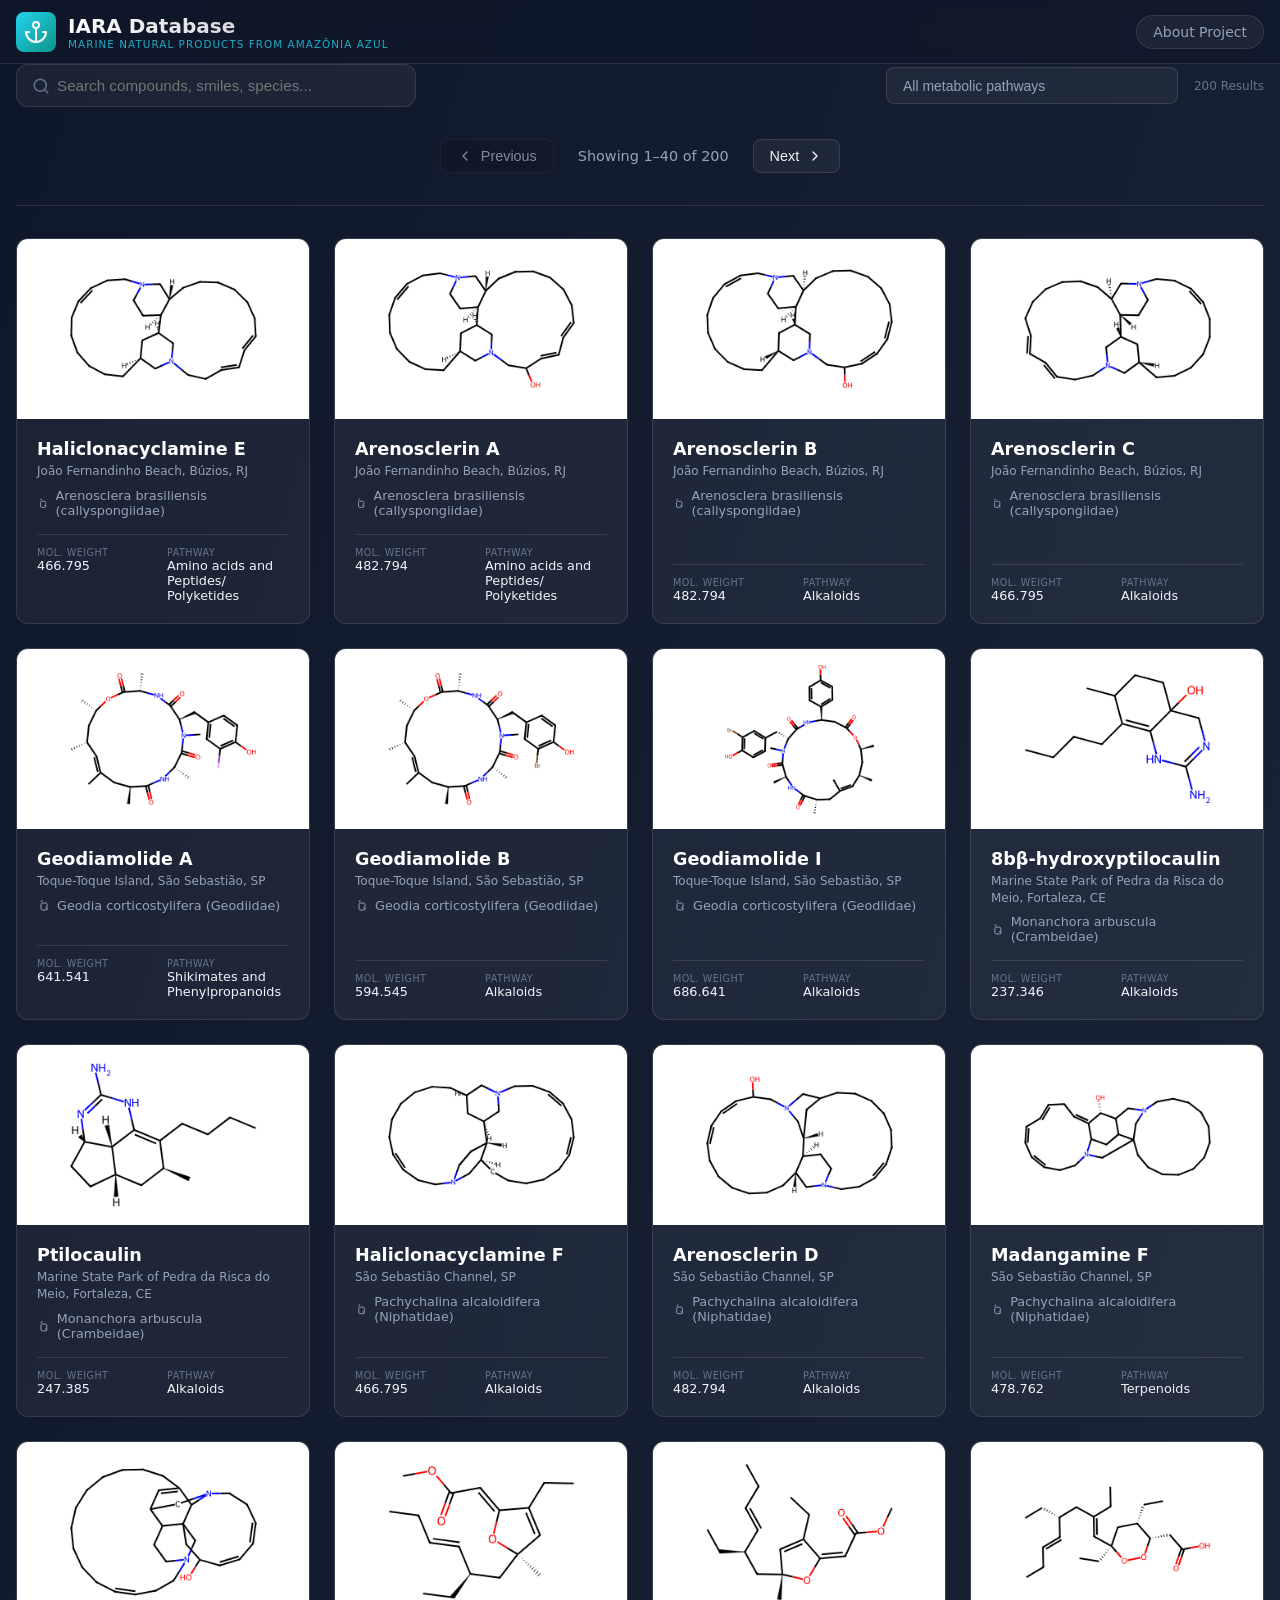
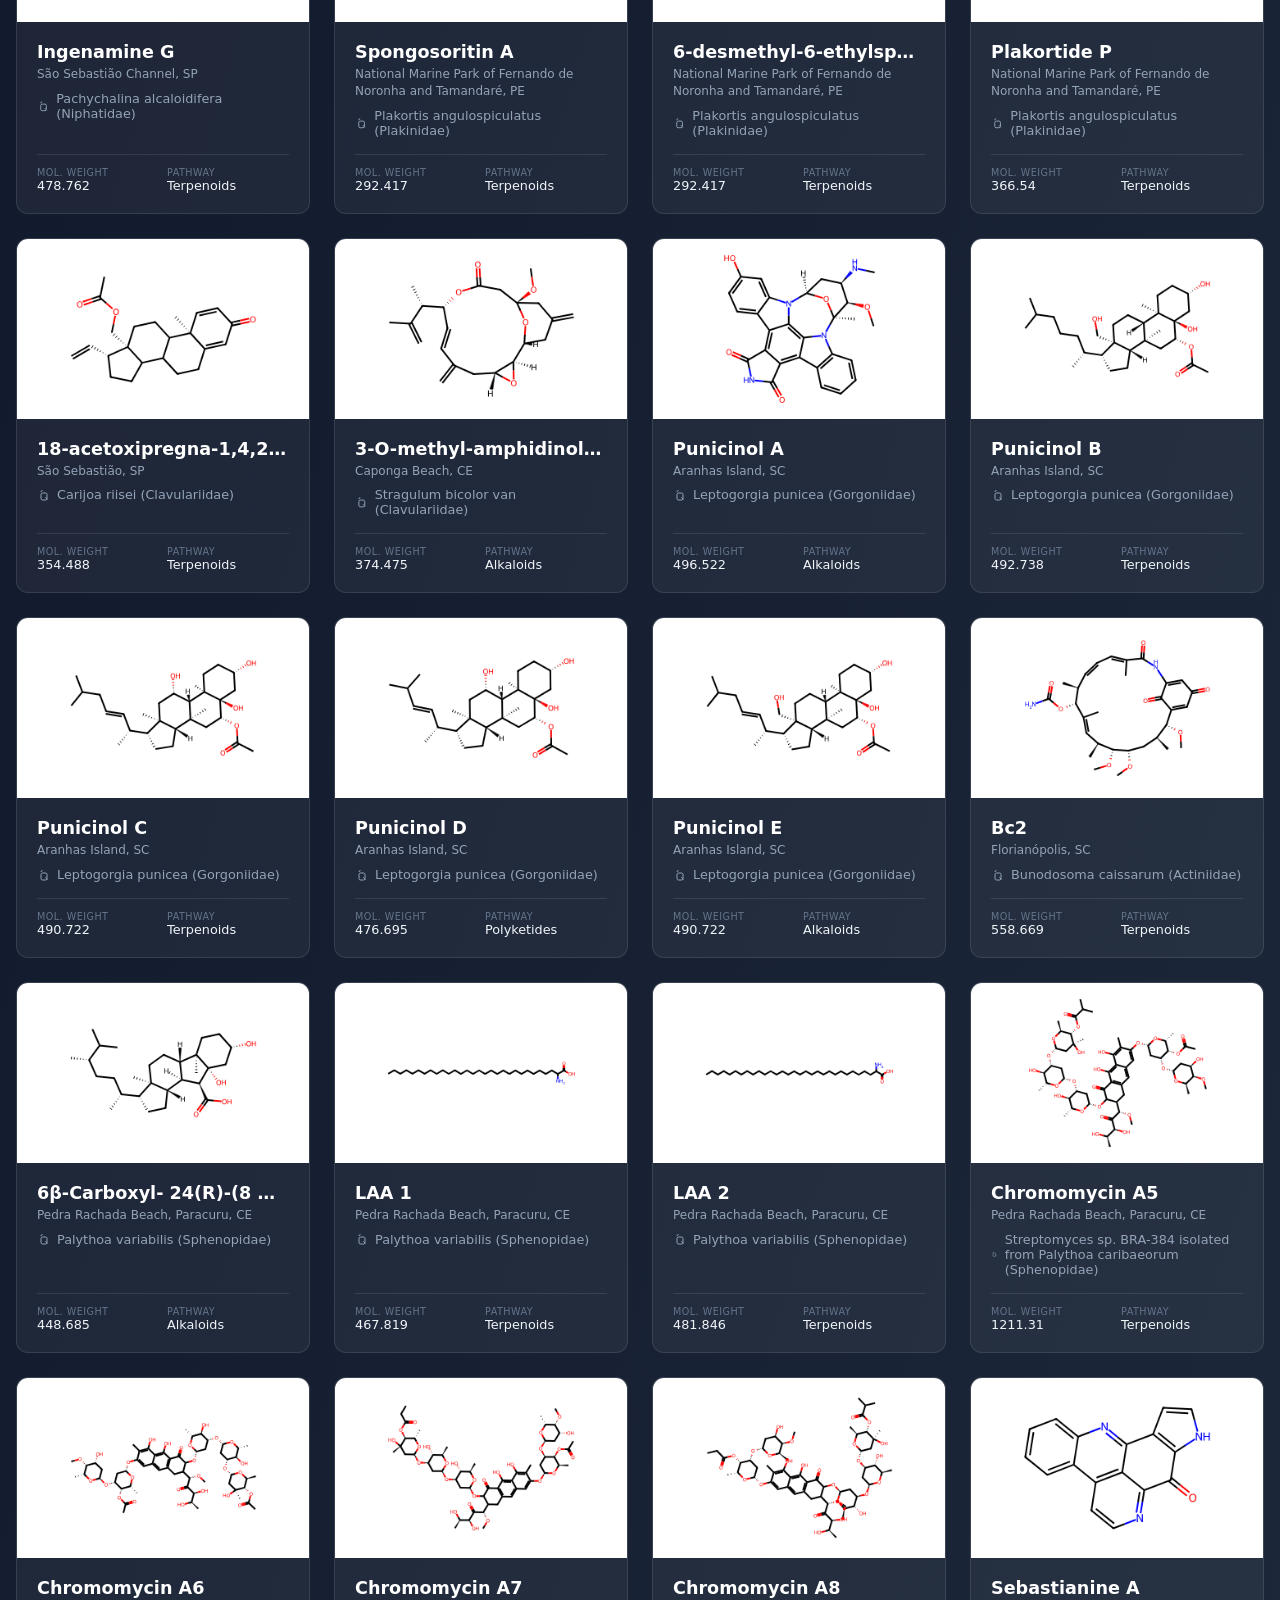
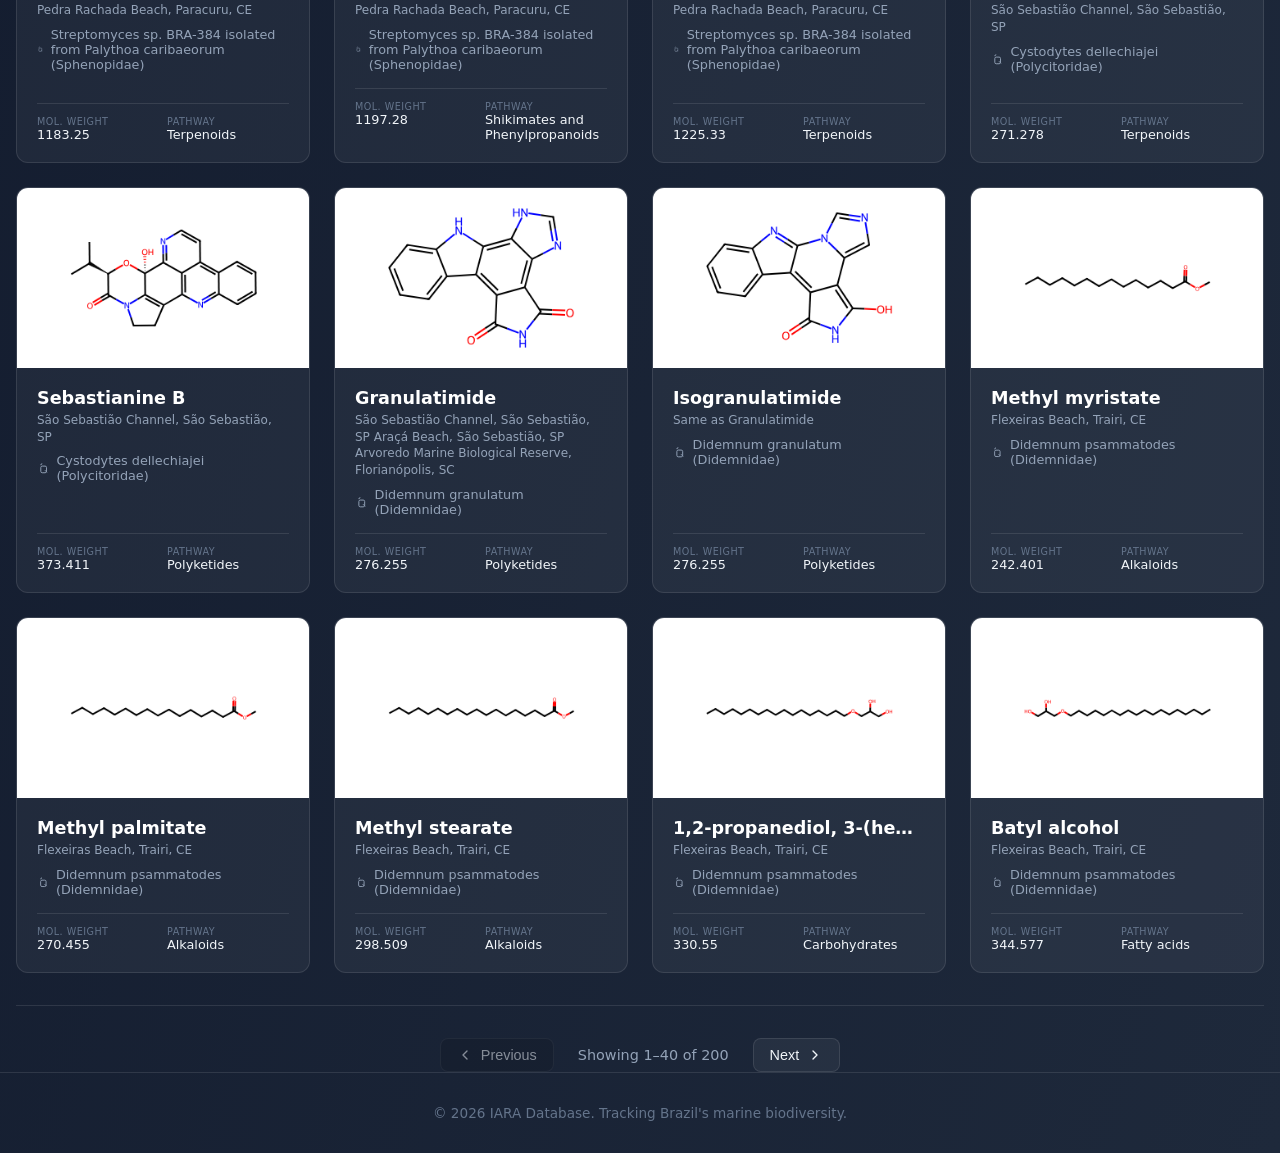
==== commit a50dc309: "Update site branding to IARA Database" ====
--- a/index.html
+++ b/index.html
@@ -4,7 +4,7 @@
 <head>
     <meta charset="UTF-8">
     <meta name="viewport" content="width=device-width, initial-scale=1.0">
-    <title>AMAZUL Database</title>
+    <title>IARA Database</title>
     <link rel="stylesheet" href="style.css">
     <!-- Preload WASM -->
     <link rel="preload" href="lib/RDKit_minimal.wasm" as="fetch" type="application/wasm" crossorigin>
@@ -26,7 +26,7 @@
                     </svg>
                 </div>
                 <div class="brand-text">
-                    <h1>AMAZUL Database</h1>
+                    <h1>IARA Database</h1>
                     <p>Marine Natural Products from Amazônia Azul</p>
                 </div>
             </div>
@@ -83,7 +83,7 @@
             <!-- Loading State -->
             <div class="loading-state">
                 <div class="spinner"></div>
-                <p>Loading AMAZUL DB...</p>
+                <p>Loading IARA DB...</p>
             </div>
         </div>
 
@@ -111,7 +111,7 @@
     <!-- Footer -->
     <footer>
         <div class="container">
-            <p>&copy; 2026 Blue Amazon Database. Tracking Brazil's marine biodiversity.</p>
+            <p>&copy; 2026 IARA Database. Tracking Brazil's marine biodiversity.</p>
         </div>
     </footer>
 
@@ -132,7 +132,7 @@
                     About the Project</h2>
 
                 <div class="desc-box">
-                    <p style="margin-bottom: 1rem;">The AMAZUL Database is a curated collection of marine natural
+                    <p style="margin-bottom: 1rem;">The IARA Database is a curated collection of marine natural
                         products derived from Brazilian marine biodiversity.</p>
                     <p>The database aims to support research in medicinal chemistry, chemical biology, and drug
                         discovery by providing chemical structures and basic physicochemical properties in an accessible
@@ -146,7 +146,7 @@
                         Pharmacy<br>Instituto Politécnico de Bragança (project initiation) and Universidade Estadual de
                         Feira de Santana (project completion)</p>
                     <p style="margin-top: 0.5rem;"><strong>Academic supervision:</strong> M. Sc. Carlos Seiti Hurtado Shiraishi, Dr. Manoelito Coelho dos Santos Junior</p>
-                    <p><strong>Year:</strong> 2025</p>
+                    <p><strong>Year:</strong> 2026</p>
                 </div>
 
                 <h3 class="section-title">Methodology</h3>
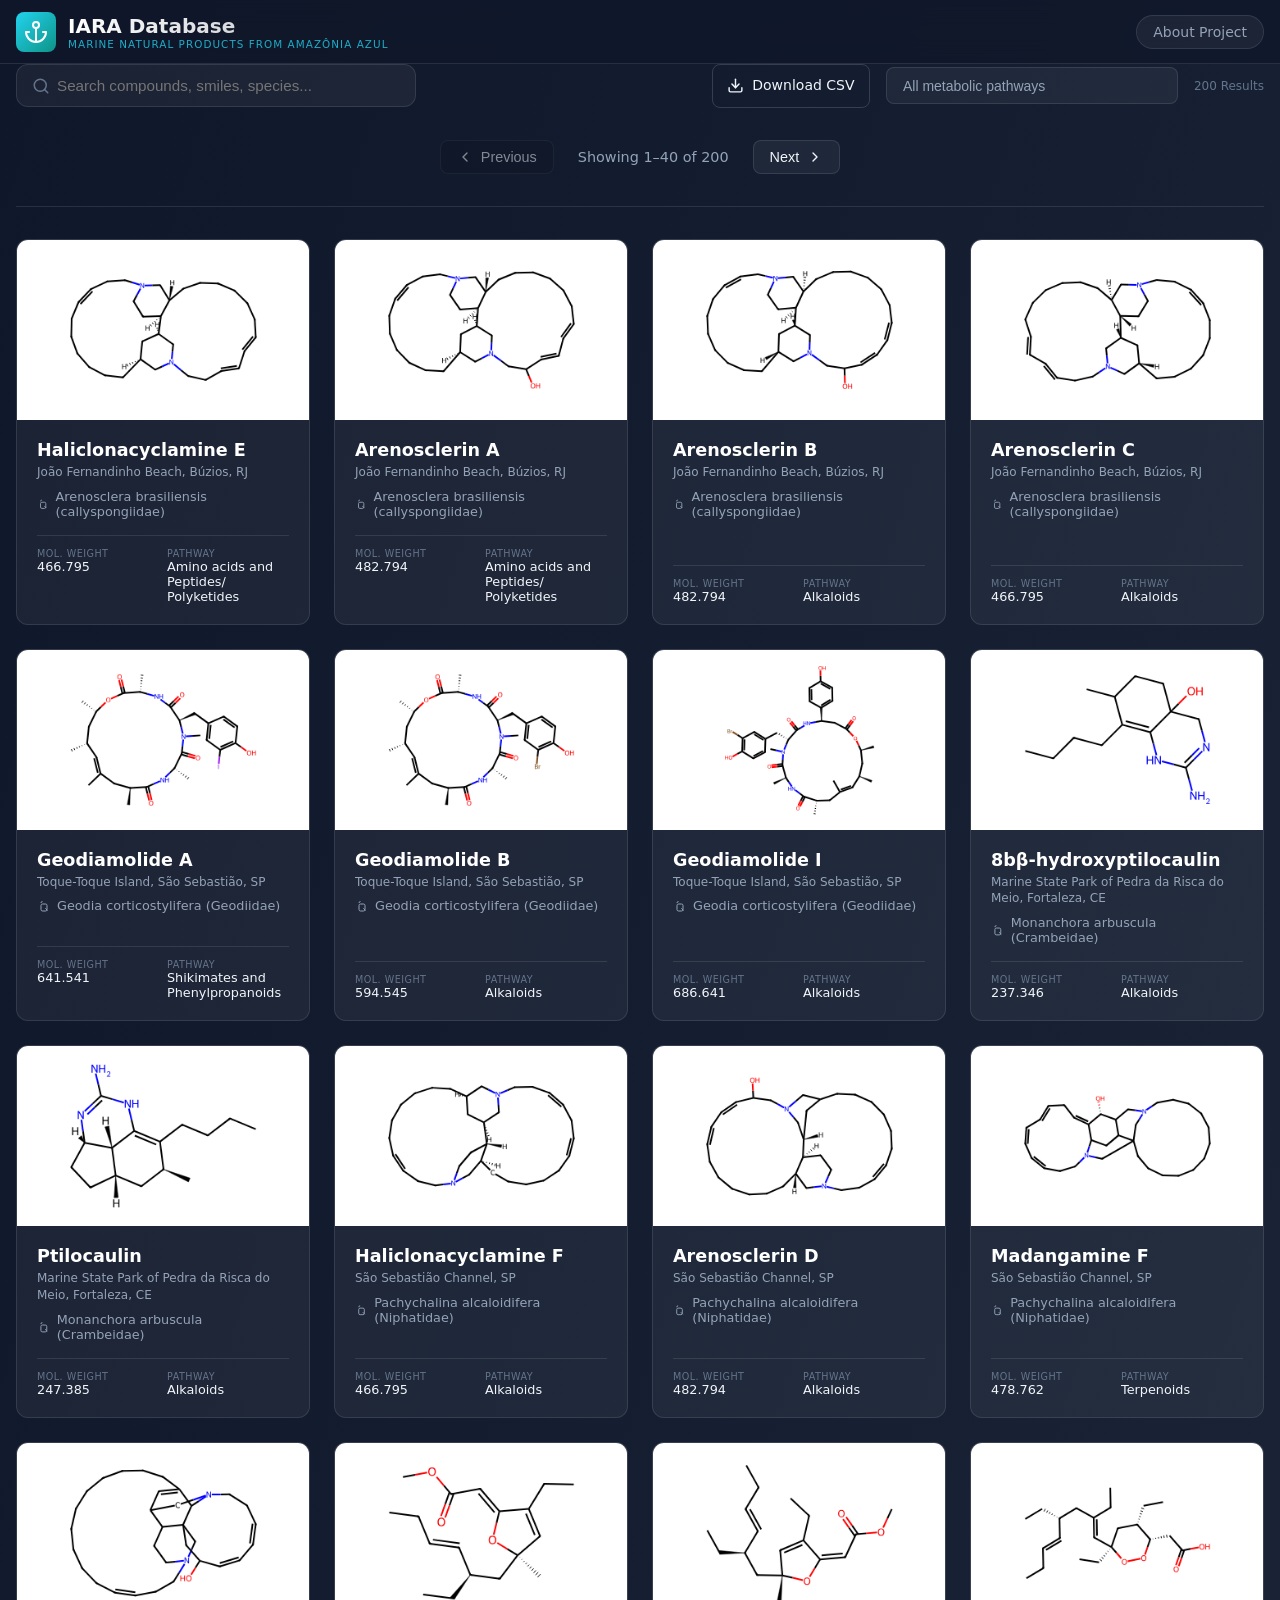
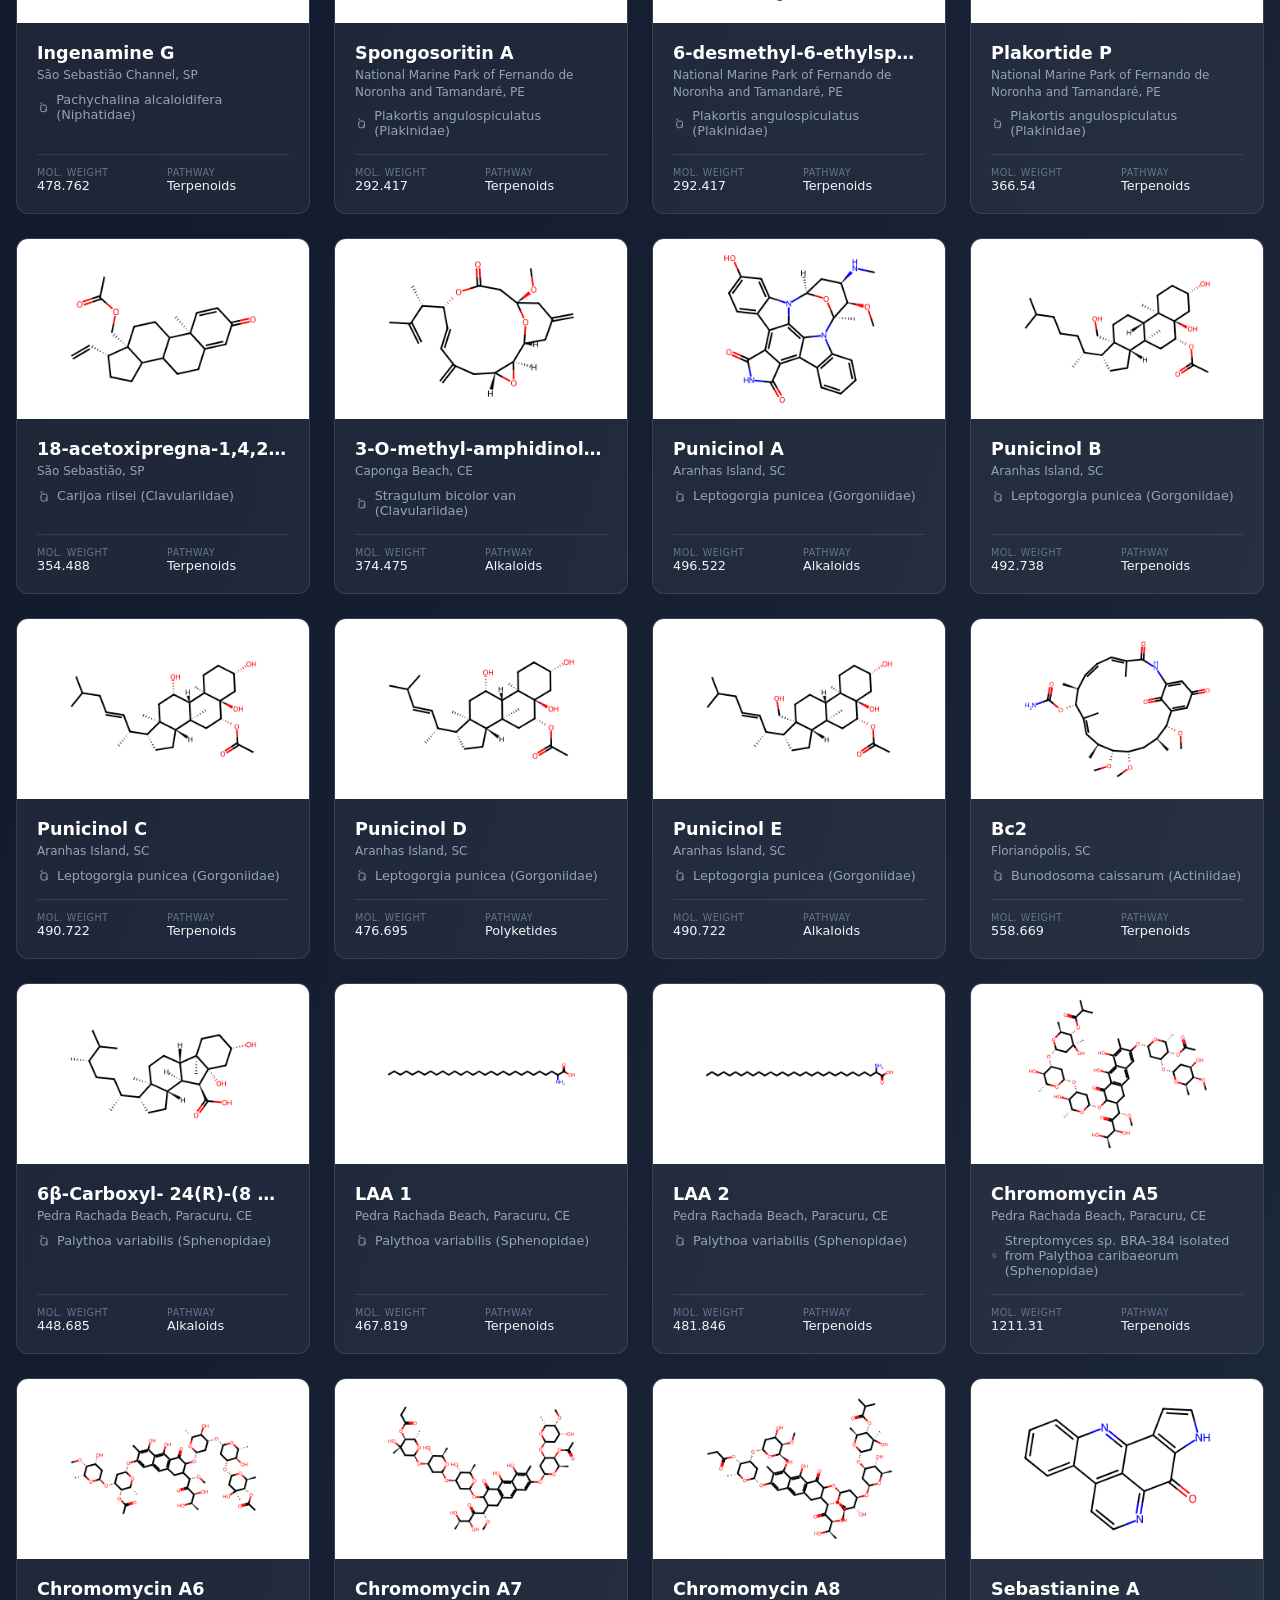
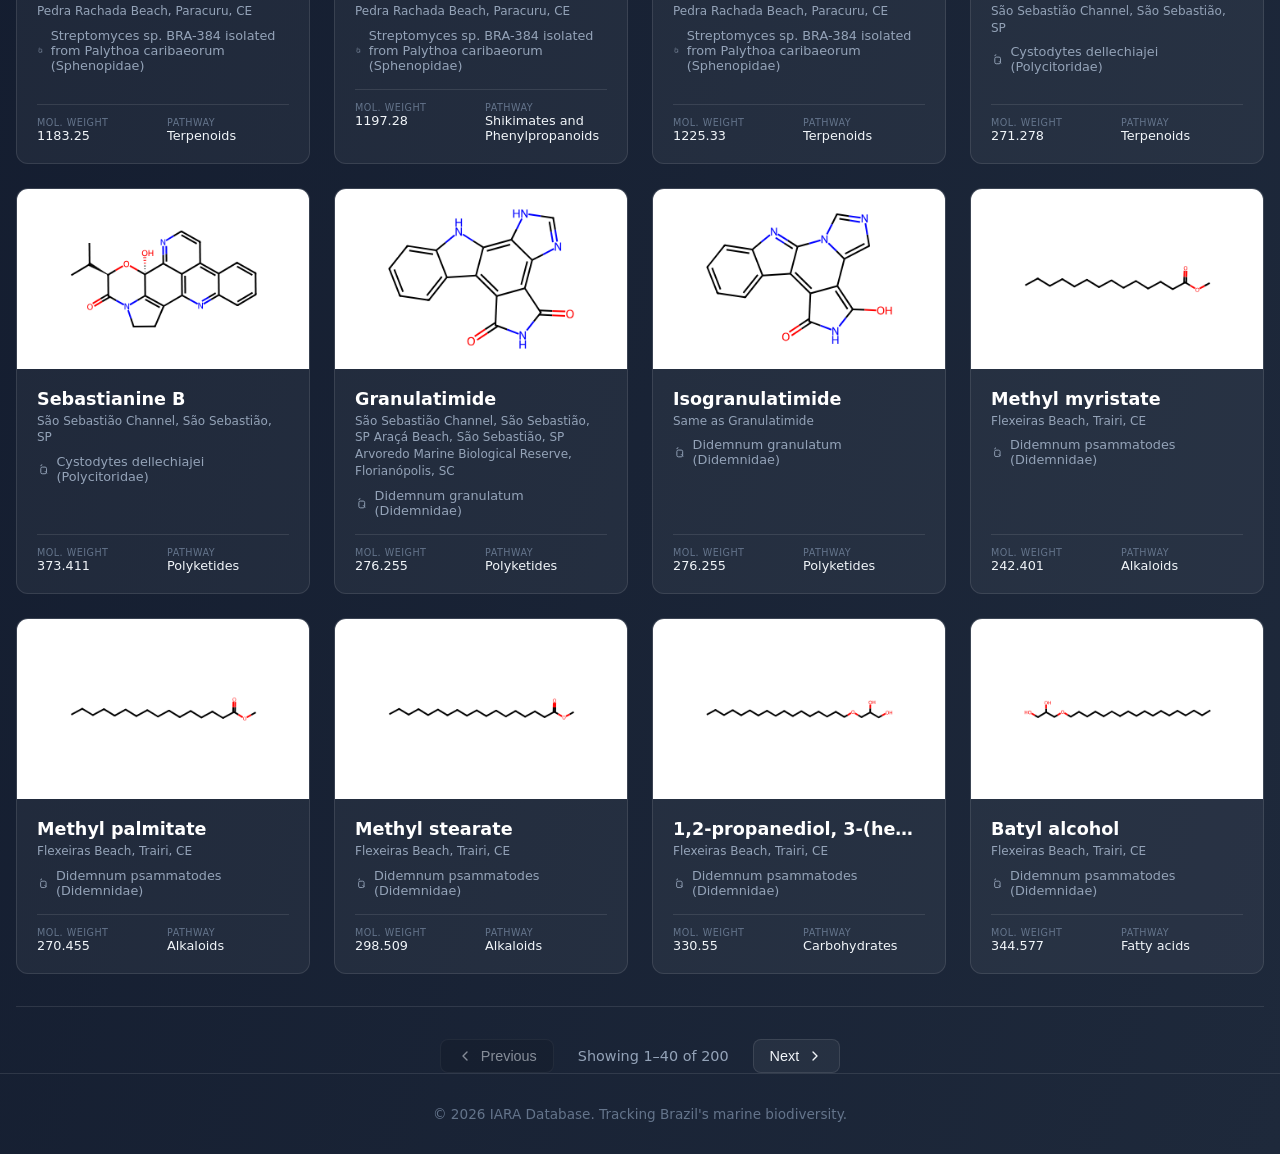
==== commit da089d20: "Add CSV download button and refine styling" ====
--- a/index.html
+++ b/index.html
@@ -49,6 +49,20 @@
             </div>
 
             <div class="filter-wrapper">
+                <a href="iara_db.csv"
+                   class="download-btn"
+                   download="IARA_Database.csv"
+                   aria-label="Download the complete IARA Database as a CSV file">
+                    <svg xmlns="http://www.w3.org/2000/svg" width="17" height="17"
+                         viewBox="0 0 24 24" fill="none" stroke="currentColor"
+                         stroke-width="2" stroke-linecap="round" stroke-linejoin="round"
+                         aria-hidden="true">
+                        <path d="M21 15v4a2 2 0 0 1-2 2H5a2 2 0 0 1-2-2v-4"/>
+                        <polyline points="7 10 12 15 17 10"/>
+                        <line x1="12" y1="15" x2="12" y2="3"/>
+                    </svg>
+                    <span>Download CSV</span>
+                </a>
                 <div class="select-wrapper">
                     <select id="pathwayFilter">
                         <option value="All">All metabolic pathways</option>
--- a/style.css
+++ b/style.css
@@ -671,4 +671,41 @@
 
 .hidden {
     display: none;
-}+}
+/* Database download button */
+.download-btn {
+    display: inline-flex;
+    align-items: center;
+    justify-content: center;
+    gap: 0.5rem;
+    flex-shrink: 0;
+    padding: 0.65rem 0.9rem;
+    background: transparent;
+    border: 1px solid var(--border-color, rgba(148, 163, 184, 0.25));
+    border-radius: 0.5rem;
+    color: inherit;
+    font-family: inherit;
+    font-size: 0.875rem;
+    font-weight: 400;
+    line-height: 1.5;
+    text-decoration: none;
+    white-space: nowrap;
+    cursor: pointer;
+    transition: background-color 0.2s, border-color 0.2s;
+}
+
+.download-btn:hover {
+    background: rgba(148, 163, 184, 0.08);
+    border-color: var(--teal-500);
+    color: inherit;
+}
+
+.download-btn:focus-visible {
+    outline: 2px solid var(--teal-400);
+    outline-offset: 3px;
+}
+@media (max-width: 480px) {
+    .download-btn {
+        width: 100%;
+    }
+}
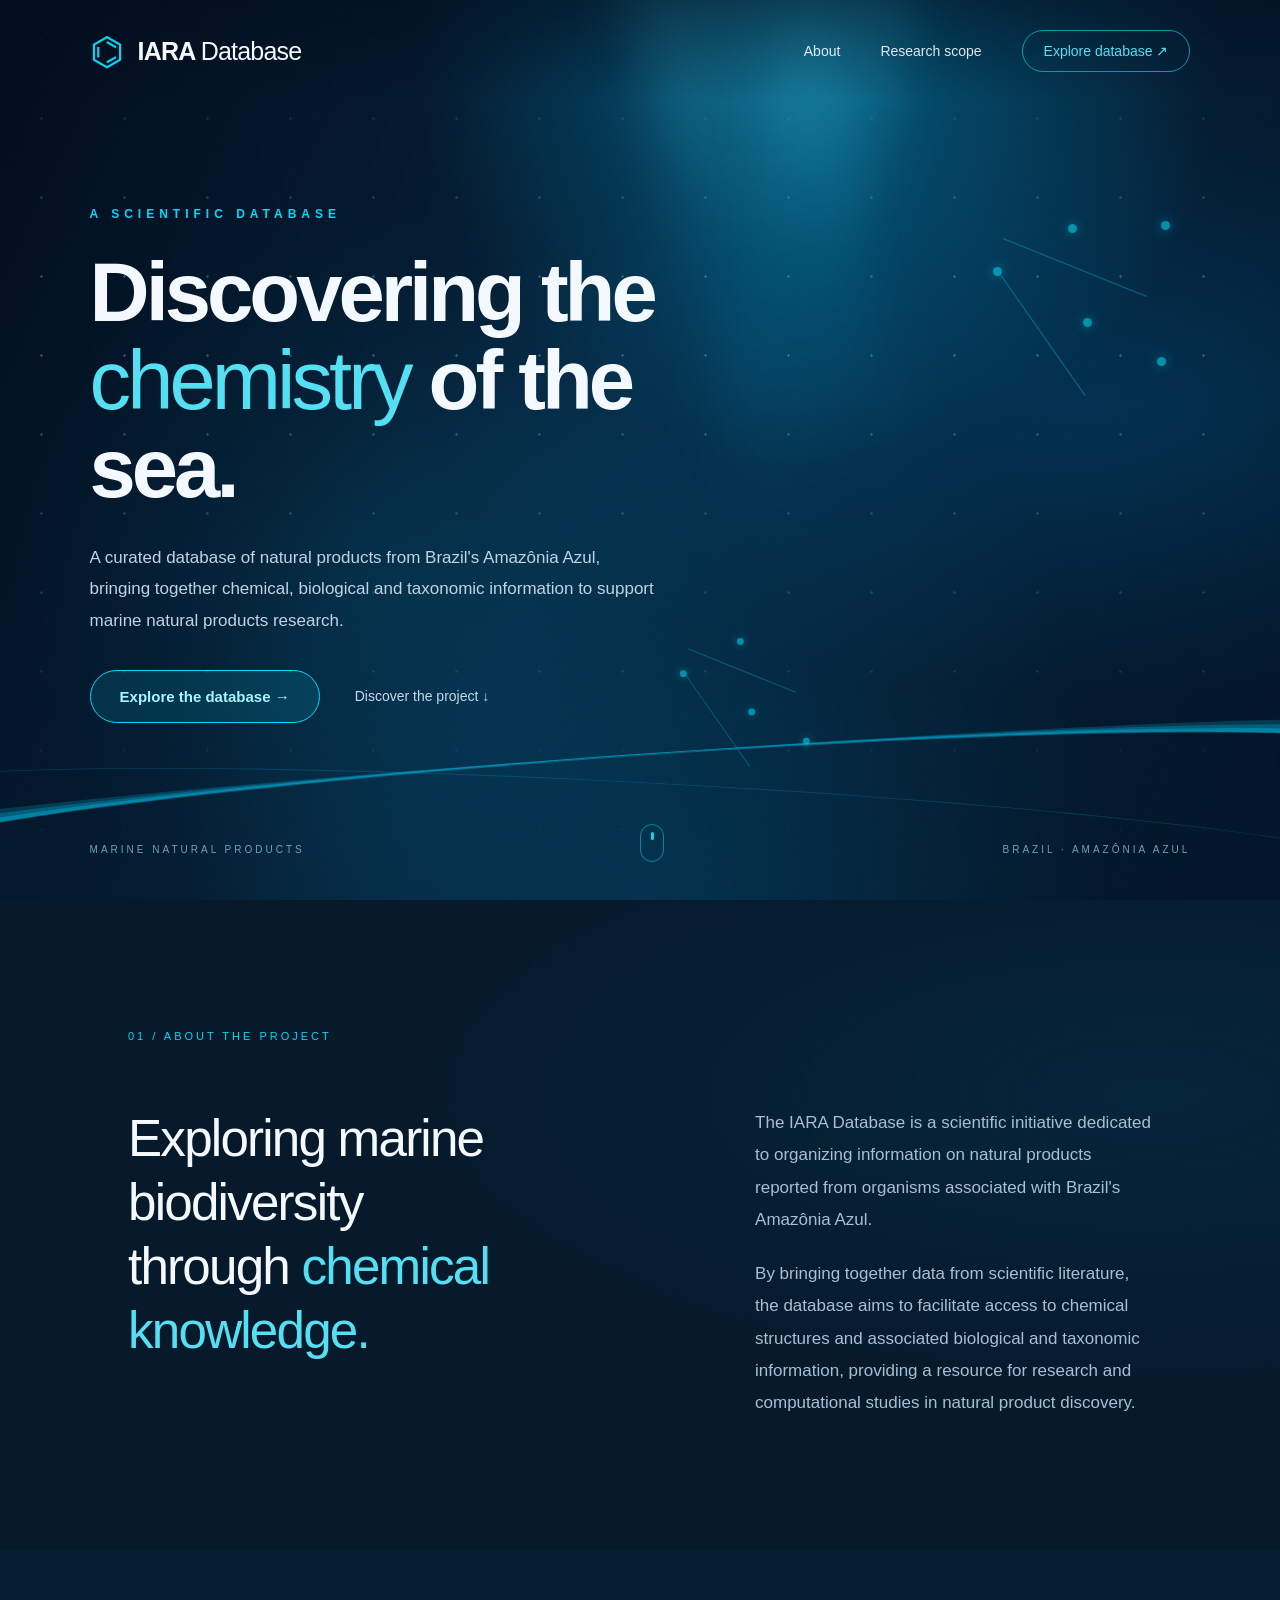
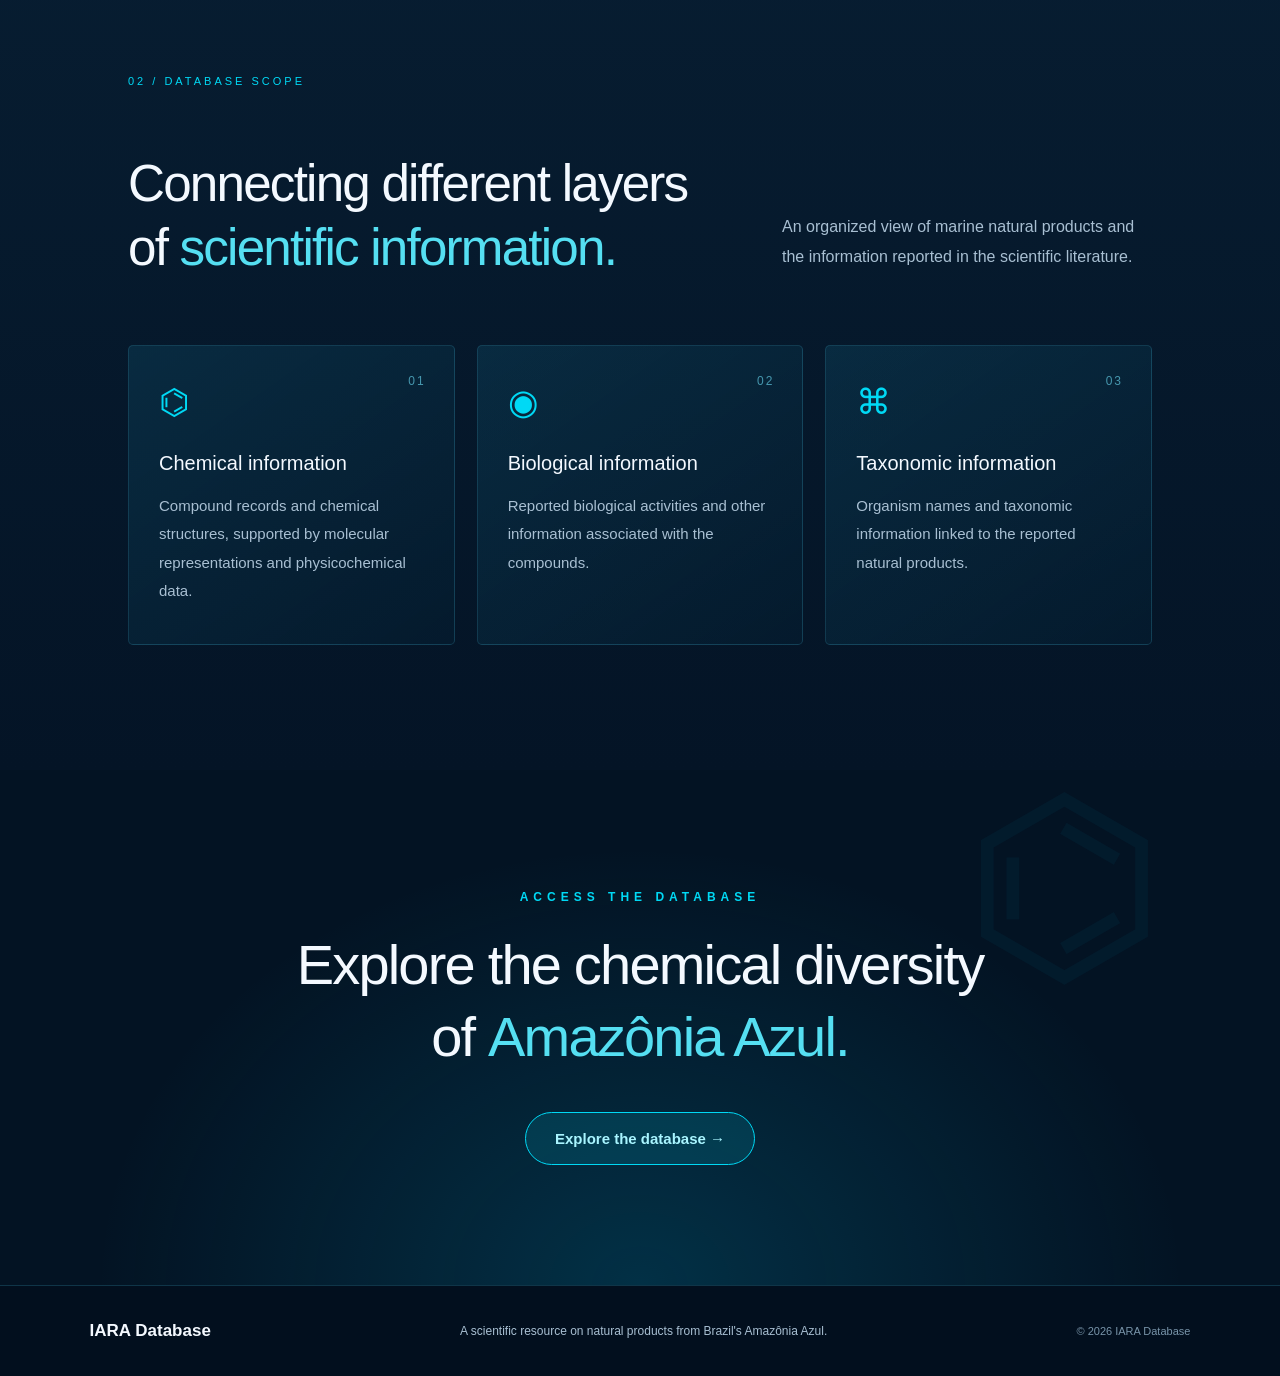
==== commit 914b1a21: "Update site to IARA Database" ====
--- a/index.html
+++ b/index.html
@@ -1,210 +1,181 @@
 <!DOCTYPE html>
 <html lang="en">
-
 <head>
     <meta charset="UTF-8">
     <meta name="viewport" content="width=device-width, initial-scale=1.0">
-    <title>IARA Database</title>
-    <link rel="stylesheet" href="style.css">
-    <!-- Preload WASM -->
-    <link rel="preload" href="lib/RDKit_minimal.wasm" as="fetch" type="application/wasm" crossorigin>
+    <meta name="theme-color" content="#061b26">
+    <meta name="description" content="IARA Database: a curated scientific resource on natural products from Brazil's Amazônia Azul.">
+    <title>IARA Database | Natural Products from Amazônia Azul</title>
+    <link rel="stylesheet" href="landing.css">
 </head>
-
 <body>
 
-    <!-- Header -->
-    <header class="glass-header">
-        <div class="container">
-            <div class="brand">
-                <div class="logo-icon">
-                    <!-- Anchor Icon SVG -->
-                    <svg xmlns="http://www.w3.org/2000/svg" width="24" height="24" viewBox="0 0 24 24" fill="none"
-                        stroke="currentColor" stroke-width="2" stroke-linecap="round" stroke-linejoin="round">
-                        <circle cx="12" cy="5" r="3" />
-                        <line x1="12" x2="12" y1="22" y2="8" />
-                        <path d="M5 12H2a10 10 0 0 0 20 0h-3" />
-                    </svg>
+    <header class="site-header">
+        <a class="brand" href="index.html">
+            <span class="brand-mark">⌬</span>
+            <span class="brand-name">IARA <span>Database</span></span>
+        </a>
+
+        <nav class="main-nav">
+            <a href="#about">About</a>
+            <a href="#scope">Research scope</a>
+            <a href="database.html" class="nav-cta">Explore database ↗</a>
+        </nav>
+    </header>
+
+    <main>
+        <section class="hero">
+            <div class="hero-background" aria-hidden="true">
+                <div class="light-beam beam-one"></div>
+                <div class="light-beam beam-two"></div>
+                <div class="molecule molecule-one">
+                    <span></span><span></span><span></span>
+                    <span></span><span></span>
                 </div>
-                <div class="brand-text">
-                    <h1>IARA Database</h1>
-                    <p>Marine Natural Products from Amazônia Azul</p>
+                <div class="molecule molecule-two">
+                    <span></span><span></span><span></span>
+                    <span></span>
+                </div>
+                <div class="wave wave-one"></div>
+                <div class="wave wave-two"></div>
+            </div>
+
+            <div class="hero-content">
+                <p class="eyebrow">A SCIENTIFIC DATABASE</p>
+
+                <h1>Discovering the<br><em>chemistry</em> of the sea.</h1>
+
+                <p class="hero-description">
+                    A curated database of natural products from Brazil's
+                    Amazônia Azul, bringing together chemical, biological
+                    and taxonomic information to support marine
+                    natural products research.
+                </p>
+
+                <div class="hero-actions">
+                    <a href="database.html" class="primary-button">
+                        Explore the database →
+                    </a>
+                    <a href="#about" class="text-link">
+                        Discover the project ↓
+                    </a>
                 </div>
             </div>
-            <a href="#" id="aboutBtn" class="nav-link">About Project</a>
-        </div>
-    </header>
 
-    <!-- Main Content -->
-    <main class="container">
-
-        <!-- Controls -->
-        <div class="controls-bar">
-            <div class="search-wrapper">
-                <svg class="search-icon" xmlns="http://www.w3.org/2000/svg" width="18" height="18" viewBox="0 0 24 24"
-                    fill="none" stroke="currentColor" stroke-width="2" stroke-linecap="round" stroke-linejoin="round">
-                    <circle cx="11" cy="11" r="8" />
-                    <path d="m21 21-4.3-4.3" />
-                </svg>
-                <input type="text" id="searchInput" placeholder="Search compounds, smiles, species...">
+            <div class="hero-caption">
+                <span>MARINE NATURAL PRODUCTS</span>
+                <span>BRAZIL · AMAZÔNIA AZUL</span>
             </div>
 
-            <div class="filter-wrapper">
-                <a href="iara_db.csv"
-                   class="download-btn"
-                   download="IARA_Database.csv"
-                   aria-label="Download the complete IARA Database as a CSV file">
-                    <svg xmlns="http://www.w3.org/2000/svg" width="17" height="17"
-                         viewBox="0 0 24 24" fill="none" stroke="currentColor"
-                         stroke-width="2" stroke-linecap="round" stroke-linejoin="round"
-                         aria-hidden="true">
-                        <path d="M21 15v4a2 2 0 0 1-2 2H5a2 2 0 0 1-2-2v-4"/>
-                        <polyline points="7 10 12 15 17 10"/>
-                        <line x1="12" y1="15" x2="12" y2="3"/>
-                    </svg>
-                    <span>Download CSV</span>
-                </a>
-                <div class="select-wrapper">
-                    <select id="pathwayFilter">
-                        <option value="All">All metabolic pathways</option>
-                        <!-- Options populated via JS -->
-                    </select>
+            <div class="scroll-indicator">
+                <span></span>
+            </div>
+        </section>
+
+        <section class="intro-section" id="about">
+            <div class="section-label">01 / ABOUT THE PROJECT</div>
+
+            <div class="intro-content">
+                <h2>
+                    Exploring marine biodiversity<br>
+                    through <em>chemical knowledge.</em>
+                </h2>
+
+                <div class="intro-text">
+                    <p>
+                        The IARA Database is a scientific initiative
+                        dedicated to organizing information on natural
+                        products reported from organisms associated
+                        with Brazil's Amazônia Azul.
+                    </p>
+
+                    <p>
+                        By bringing together data from scientific
+                        literature, the database aims to facilitate
+                        access to chemical structures and associated
+                        biological and taxonomic information, providing
+                        a resource for research and computational
+                        studies in natural product discovery.
+                    </p>
                 </div>
-                <span id="resultCount" class="result-count">Loading...</span>
             </div>
-        </div>
+        </section>
 
-        <!-- Top Pagination -->
-        <div class="pagination-container pagination-top js-pagination-container hidden">
-            <button class="pagination-btn js-page-prev" disabled>
-                <svg xmlns="http://www.w3.org/2000/svg" width="16" height="16" viewBox="0 0 24 24" fill="none"
-                    stroke="currentColor" stroke-width="2" stroke-linecap="round" stroke-linejoin="round">
-                    <polyline points="15 18 9 12 15 6"></polyline>
-                </svg>
-                Previous
-            </button>
-            <span class="page-info js-page-info">Showing 0-0 of 0</span>
-            <button class="pagination-btn js-page-next">
-                Next
-                <svg xmlns="http://www.w3.org/2000/svg" width="16" height="16" viewBox="0 0 24 24" fill="none"
-                    stroke="currentColor" stroke-width="2" stroke-linecap="round" stroke-linejoin="round">
-                    <polyline points="9 18 15 12 9 6"></polyline>
-                </svg>
-            </button>
-        </div>
+        <section class="scope-section" id="scope">
+            <div class="section-label">02 / DATABASE SCOPE</div>
 
-        <!-- Grid -->
-        <div id="compoundGrid" class="compound-grid">
-            <!-- Loading State -->
-            <div class="loading-state">
-                <div class="spinner"></div>
-                <p>Loading IARA DB...</p>
+            <div class="scope-heading">
+                <h2>
+                    Connecting different layers<br>
+                    of <em>scientific information.</em>
+                </h2>
+
+                <p>
+                    An organized view of marine natural products
+                    and the information reported in the scientific literature.
+                </p>
             </div>
-        </div>
 
-        <!-- Pagination Controls -->
-        <div id="paginationControls" class="pagination-container js-pagination-container hidden">
-            <button id="prevPageBtn" class="pagination-btn js-page-prev" disabled>
-                <svg xmlns="http://www.w3.org/2000/svg" width="16" height="16" viewBox="0 0 24 24" fill="none"
-                    stroke="currentColor" stroke-width="2" stroke-linecap="round" stroke-linejoin="round">
-                    <polyline points="15 18 9 12 15 6"></polyline>
-                </svg>
-                Previous
-            </button>
-            <span id="pageInfo" class="page-info js-page-info">Showing 0-0 of 0</span>
-            <button id="nextPageBtn" class="pagination-btn js-page-next">
-                Next
-                <svg xmlns="http://www.w3.org/2000/svg" width="16" height="16" viewBox="0 0 24 24" fill="none"
-                    stroke="currentColor" stroke-width="2" stroke-linecap="round" stroke-linejoin="round">
-                    <polyline points="9 18 15 12 9 6"></polyline>
-                </svg>
-            </button>
-        </div>
+            <div class="scope-grid">
+                <article class="scope-card">
+                    <span class="card-number">01</span>
+                    <div class="card-symbol">⌬</div>
+                    <h3>Chemical information</h3>
+                    <p>
+                        Compound records and chemical structures,
+                        supported by molecular representations
+                        and physicochemical data.
+                    </p>
+                </article>
 
+                <article class="scope-card">
+                    <span class="card-number">02</span>
+                    <div class="card-symbol">◉</div>
+                    <h3>Biological information</h3>
+                    <p>
+                        Reported biological activities and other
+                        information associated with the compounds.
+                    </p>
+                </article>
+
+                <article class="scope-card">
+                    <span class="card-number">03</span>
+                    <div class="card-symbol">⌘</div>
+                    <h3>Taxonomic information</h3>
+                    <p>
+                        Organism names and taxonomic information
+                        linked to the reported natural products.
+                    </p>
+                </article>
+            </div>
+        </section>
+
+        <section class="closing-section">
+            <div class="closing-decoration">⌬</div>
+
+            <p class="eyebrow">ACCESS THE DATABASE</p>
+
+            <h2>
+                Explore the chemical diversity<br>
+                of <em>Amazônia Azul.</em>
+            </h2>
+
+            <a href="database.html" class="primary-button">
+                Explore the database →
+            </a>
+        </section>
     </main>
 
-    <!-- Footer -->
-    <footer>
-        <div class="container">
-            <p>&copy; 2026 IARA Database. Tracking Brazil's marine biodiversity.</p>
-        </div>
+    <footer class="site-footer">
+        <a class="footer-brand" href="index.html">IARA Database</a>
+
+        <p>
+            A scientific resource on natural products
+            from Brazil's Amazônia Azul.
+        </p>
+
+        <span>© 2026 IARA Database</span>
     </footer>
 
-    <!-- About Modal -->
-    <div id="aboutModal" class="modal-overlay hidden">
-        <div class="modal-content glass-panel" style="max-width: 600px;">
-            <button id="closeAboutModal" class="close-btn">
-                <svg xmlns="http://www.w3.org/2000/svg" width="24" height="24" viewBox="0 0 24 24" fill="none"
-                    stroke="currentColor" stroke-width="2" stroke-linecap="round" stroke-linejoin="round">
-                    <path d="M18 6 6 18" />
-                    <path d="m6 6 12 12" />
-                </svg>
-            </button>
-
-            <div class="modal-body">
-                <h2 class="modal-title"
-                    style="font-size: 1.5rem; border-bottom: 1px solid var(--glass-border); padding-bottom: 1rem; margin-bottom: 1.5rem;">
-                    About the Project</h2>
-
-                <div class="desc-box">
-                    <p style="margin-bottom: 1rem;">The IARA Database is a curated collection of marine natural
-                        products derived from Brazilian marine biodiversity.</p>
-                    <p>The database aims to support research in medicinal chemistry, chemical biology, and drug
-                        discovery by providing chemical structures and basic physicochemical properties in an accessible
-                        web-based format.</p>
-                </div>
-
-                <h3 class="section-title">Authorship</h3>
-                <div class="desc-box">
-                    <p><strong>Developed by:</strong> Larissa Oliveira Dourado</p>
-                    <p class="text-muted" style="margin-top: 0.5rem; font-size: 0.9em;">Undergraduate student in
-                        Pharmacy<br>Instituto Politécnico de Bragança (project initiation) and Universidade Estadual de
-                        Feira de Santana (project completion)</p>
-                    <p style="margin-top: 0.5rem;"><strong>Academic supervision:</strong> M. Sc. Carlos Seiti Hurtado Shiraishi, Dr. Manoelito Coelho dos Santos Junior</p>
-                    <p><strong>Year:</strong> 2026</p>
-                </div>
-
-                <h3 class="section-title">Methodology</h3>
-                <div class="desc-box">
-                    <ul style="padding-left: 1.25rem; list-style-type: disc;">
-                        <li>The data are organized in a structured CSV file and visualized through a static web
-                            application built with HTML, CSS, and JavaScript.</li>
-                        <li>Chemical structures are rendered directly in the browser using RDKit.</li>
-                        <li>The development process was supported by the Gemini 3 Pro model.</li>
-                    </ul>
-                </div>
-
-                <h3 class="section-title">Contact / Repository</h3>
-                <div class="desc-box">
-                    <p><strong>GitHub repository:</strong> <a href="#"
-                            class="text-teal-400 hover:text-white transition-colors">[LINK DO REPOSITÓRIO]</a></p>
-                    <p><strong>Contact email:</strong> larissaodourado@gmail.com</p>
-                </div>
-            </div>
-        </div>
-    </div>
-
-    <!-- Detail Modal -->
-    <div id="detailModal" class="modal-overlay hidden">
-        <div class="modal-content glass-panel">
-            <button id="closeModal" class="close-btn">
-                <svg xmlns="http://www.w3.org/2000/svg" width="24" height="24" viewBox="0 0 24 24" fill="none"
-                    stroke="currentColor" stroke-width="2" stroke-linecap="round" stroke-linejoin="round">
-                    <path d="M18 6 6 18" />
-                    <path d="m6 6 12 12" />
-                </svg>
-            </button>
-
-            <div class="modal-body" id="modalBody">
-                <!-- Content injected via JS -->
-            </div>
-        </div>
-    </div>
-
-    <!-- Scripts -->
-    <!-- Load RDKit JS global -->
-    <script src="lib/RDKit_minimal.js"></script>
-    <script src="lib/papaparse.min.js"></script>
-    <script src="app.js?v=2"></script>
 </body>
-
-</html>+</html>
--- a/landing.css
+++ b/landing.css
@@ -0,0 +1,889 @@
+
+/* =========================================================
+   IARA DATABASE — LANDING PAGE
+   Visual identity: Deep Ocean / Marine Science
+   ========================================================= */
+
+/* 01. GLOBAL SETTINGS
+   --------------------------------------------------------- */
+
+:root {
+    --ocean-deep: #031323;
+    --ocean-dark: #061b30;
+    --ocean-mid: #082d49;
+    --ocean-blue: #075078;
+    --cyan: #00d9f5;
+    --cyan-soft: #55dff2;
+    --white: #f4f9ff;
+    --muted: #a8bfd2;
+    --line: rgba(64, 203, 238, 0.20);
+}
+
+* {
+    margin: 0;
+    padding: 0;
+    box-sizing: border-box;
+}
+
+html {
+    scroll-behavior: smooth;
+}
+
+body {
+    font-family: "Inter", "Segoe UI", Arial, sans-serif;
+    background: var(--ocean-deep);
+    color: var(--white);
+    overflow-x: hidden;
+    -webkit-font-smoothing: antialiased;
+}
+
+a {
+    color: inherit;
+    text-decoration: none;
+}
+
+::selection {
+    background: var(--cyan);
+    color: var(--ocean-deep);
+}
+
+
+/* 02. HEADER
+   --------------------------------------------------------- */
+
+.site-header {
+    position: absolute;
+    top: 0;
+    left: 0;
+    width: 100%;
+    z-index: 20;
+    display: flex;
+    align-items: center;
+    justify-content: space-between;
+    padding: 30px 7%;
+    background: linear-gradient(
+        to bottom,
+        rgba(2, 14, 29, 0.55),
+        transparent
+    );
+}
+
+.brand {
+    display: flex;
+    align-items: center;
+    gap: 14px;
+}
+
+.brand-mark {
+    color: var(--cyan);
+    font-size: 39px;
+    font-weight: 300;
+    line-height: 1;
+}
+
+.brand-name {
+    font-size: 25px;
+    font-weight: 700;
+    letter-spacing: -0.8px;
+}
+
+.brand-name span {
+    font-weight: 400;
+}
+
+.main-nav {
+    display: flex;
+    align-items: center;
+    gap: 40px;
+}
+
+.main-nav a {
+    font-size: 14px;
+    color: rgba(245, 250, 255, 0.90);
+    transition: color 0.3s ease;
+}
+
+.main-nav a:hover {
+    color: var(--cyan);
+}
+
+.main-nav .nav-cta {
+    border: 1px solid rgba(0, 217, 245, 0.65);
+    padding: 12px 21px;
+    border-radius: 30px;
+    color: var(--cyan-soft);
+}
+
+.main-nav .nav-cta:hover {
+    background: var(--cyan);
+    color: var(--ocean-deep);
+}
+
+
+/* 03. HERO — UNDERWATER ATMOSPHERE
+   --------------------------------------------------------- */
+
+.hero {
+    min-height: 850px;
+    min-height: 100svh;
+    position: relative;
+    isolation: isolate;
+    display: flex;
+    align-items: center;
+    overflow: hidden;
+    padding: 150px 7% 120px;
+    background:
+        radial-gradient(
+            ellipse at 64% 5%,
+            rgba(0, 164, 211, 0.45),
+            transparent 35%
+        ),
+        radial-gradient(
+            ellipse at 85% 45%,
+            rgba(0, 91, 142, 0.35),
+            transparent 42%
+        ),
+        linear-gradient(
+            115deg,
+            #020d1d 0%,
+            #06223b 48%,
+            #031528 100%
+        );
+}
+
+.hero::before {
+    content: "";
+    position: absolute;
+    inset: 0;
+    z-index: -1;
+    background:
+        radial-gradient(
+            ellipse at 50% 100%,
+            rgba(0, 118, 159, 0.24),
+            transparent 52%
+        ),
+        radial-gradient(
+            circle at 30% 65%,
+            rgba(0, 177, 216, 0.10),
+            transparent 35%
+        );
+}
+
+.hero::after {
+    content: "";
+    position: absolute;
+    inset: 0;
+    z-index: -1;
+    opacity: 0.28;
+    background-image:
+        radial-gradient(circle, #8befff 1px, transparent 1.5px);
+    background-size: 83px 79px;
+    mask-image: linear-gradient(
+        to bottom,
+        transparent,
+        black 35%,
+        transparent
+    );
+}
+
+.hero-background {
+    position: absolute;
+    inset: 0;
+    z-index: -1;
+    overflow: hidden;
+    pointer-events: none;
+}
+
+/* Underwater light beams */
+
+.light-beam {
+    position: absolute;
+    top: -20%;
+    width: 180px;
+    height: 85%;
+    transform-origin: top center;
+    filter: blur(25px);
+    background: linear-gradient(
+        to bottom,
+        rgba(97, 229, 255, 0.34),
+        rgba(0, 183, 226, 0.08) 55%,
+        transparent
+    );
+    animation: lightPulse 8s ease-in-out infinite alternate;
+}
+
+.beam-one {
+    left: 46%;
+    transform: rotate(-13deg);
+}
+
+.beam-two {
+    left: 65%;
+    width: 120px;
+    transform: rotate(12deg);
+    animation-delay: 2s;
+}
+
+@keyframes lightPulse {
+    from {
+        opacity: 0.35;
+    }
+    to {
+        opacity: 0.85;
+    }
+}
+
+
+/* 04. MOLECULAR DECORATIONS
+   --------------------------------------------------------- */
+
+.molecule {
+    position: absolute;
+    width: 210px;
+    height: 170px;
+    opacity: 0.58;
+    animation: moleculeFloat 9s ease-in-out infinite;
+}
+
+.molecule span {
+    position: absolute;
+    width: 9px;
+    height: 9px;
+    border-radius: 50%;
+    background: var(--cyan);
+    box-shadow: 0 0 12px rgba(0, 217, 245, 0.7);
+}
+
+.molecule span:nth-child(1) {
+    top: 10%;
+    left: 48%;
+}
+
+.molecule span:nth-child(2) {
+    top: 35%;
+    left: 12%;
+}
+
+.molecule span:nth-child(3) {
+    top: 65%;
+    left: 55%;
+}
+
+.molecule span:nth-child(4) {
+    top: 88%;
+    left: 90%;
+}
+
+.molecule span:nth-child(5) {
+    top: 8%;
+    left: 92%;
+}
+
+.molecule::before,
+.molecule::after {
+    content: "";
+    position: absolute;
+    height: 1px;
+    background: rgba(0, 217, 245, 0.6);
+    transform-origin: left center;
+}
+
+.molecule::before {
+    width: 155px;
+    top: 18%;
+    left: 17%;
+    transform: rotate(22deg);
+}
+
+.molecule::after {
+    width: 150px;
+    top: 38%;
+    left: 15%;
+    transform: rotate(55deg);
+}
+
+.molecule-one {
+    top: 23%;
+    right: 8%;
+}
+
+.molecule-two {
+    bottom: 14%;
+    right: 34%;
+    transform: scale(0.75);
+    animation-delay: 3s;
+}
+
+@keyframes moleculeFloat {
+    0%, 100% {
+        translate: 0 0;
+    }
+    50% {
+        translate: 0 -15px;
+    }
+}
+
+
+/* 05. HERO CONTENT
+   --------------------------------------------------------- */
+
+.hero-content {
+    width: 100%;
+    max-width: 700px;
+    position: relative;
+    z-index: 2;
+}
+
+.eyebrow {
+    font-size: 12px;
+    letter-spacing: 5px;
+    font-weight: 600;
+    color: var(--cyan);
+    margin-bottom: 28px;
+}
+
+.hero h1 {
+    font-size: clamp(48px, 6.5vw, 88px);
+    line-height: 1.06;
+    font-weight: 600;
+    letter-spacing: -4px;
+    margin-bottom: 28px;
+}
+
+.hero h1 em,
+.intro-content h2 em,
+.scope-heading h2 em,
+.closing-section h2 em {
+    color: var(--cyan-soft);
+    font-weight: 400;
+    font-style: normal;
+}
+
+.hero-description {
+    max-width: 570px;
+    font-size: 17px;
+    line-height: 1.85;
+    color: #c0d3e4;
+    margin-bottom: 34px;
+}
+
+.hero-actions {
+    display: flex;
+    align-items: center;
+    flex-wrap: wrap;
+    gap: 35px;
+}
+
+.primary-button {
+    display: inline-flex;
+    align-items: center;
+    justify-content: center;
+    gap: 18px;
+    padding: 17px 29px;
+    border: 1px solid var(--cyan);
+    border-radius: 35px;
+    background: rgba(0, 190, 220, 0.14);
+    color: #a9f5ff;
+    font-size: 15px;
+    font-weight: 600;
+    transition: all 0.35s ease;
+}
+
+.primary-button:hover {
+    background: var(--cyan);
+    color: var(--ocean-deep);
+    box-shadow: 0 0 30px rgba(0, 217, 245, 0.3);
+    transform: translateY(-3px);
+}
+
+.text-link {
+    font-size: 14px;
+    color: #c3d9ed;
+    transition: color 0.3s ease;
+}
+
+.text-link:hover {
+    color: var(--cyan);
+}
+
+
+/* 06. HERO DETAILS
+   --------------------------------------------------------- */
+
+.hero-caption {
+    position: absolute;
+    bottom: 45px;
+    left: 7%;
+    right: 7%;
+    display: flex;
+    justify-content: space-between;
+    font-size: 10px;
+    letter-spacing: 3px;
+    color: rgba(147, 207, 230, 0.75);
+}
+
+.scroll-indicator {
+    position: absolute;
+    bottom: 38px;
+    left: 50%;
+    width: 24px;
+    height: 38px;
+    border: 1px solid rgba(0, 217, 245, 0.5);
+    border-radius: 20px;
+}
+
+.scroll-indicator span {
+    display: block;
+    width: 3px;
+    height: 8px;
+    border-radius: 5px;
+    background: var(--cyan);
+    margin: 7px auto;
+    animation: scrollMove 1.7s infinite;
+}
+
+@keyframes scrollMove {
+    0% {
+        opacity: 0;
+        transform: translateY(0);
+    }
+    50% {
+        opacity: 1;
+    }
+    100% {
+        opacity: 0;
+        transform: translateY(12px);
+    }
+}
+
+
+/* 07. WAVES
+   --------------------------------------------------------- */
+
+.wave {
+    position: absolute;
+    bottom: 5%;
+    left: -10%;
+    width: 120%;
+    height: 100px;
+    border-top: 1px solid rgba(0, 198, 238, 0.35);
+    border-radius: 50%;
+    transform: rotate(-4deg);
+}
+
+.wave-one {
+    box-shadow:
+        0 -10px 0 -9px rgba(0, 198, 238, 0.35),
+        0 -20px 0 -19px rgba(0, 198, 238, 0.25),
+        0 -30px 0 -29px rgba(0, 198, 238, 0.20);
+}
+
+.wave-two {
+    bottom: 2%;
+    transform: rotate(3deg);
+    opacity: 0.55;
+}
+
+
+/* 08. ABOUT SECTION
+   --------------------------------------------------------- */
+
+.intro-section {
+    padding: 130px 10%;
+    background:
+        radial-gradient(
+            ellipse at 90% 30%,
+            rgba(0, 113, 156, 0.13),
+            transparent 45%
+        ),
+        #061a2c;
+}
+
+.section-label {
+    font-size: 11px;
+    letter-spacing: 3px;
+    color: var(--cyan);
+    margin-bottom: 65px;
+}
+
+.intro-content {
+    display: grid;
+    grid-template-columns: 1.15fr 0.85fr;
+    gap: 90px;
+    align-items: start;
+}
+
+.intro-content h2,
+.scope-heading h2 {
+    font-size: clamp(34px, 4vw, 53px);
+    line-height: 1.25;
+    letter-spacing: -1.8px;
+    font-weight: 500;
+}
+
+.intro-text {
+    color: var(--muted);
+    font-size: 17px;
+    line-height: 1.9;
+}
+
+.intro-text p + p {
+    margin-top: 22px;
+}
+
+
+/* 09. DATABASE SCOPE
+   --------------------------------------------------------- */
+
+.scope-section {
+    padding: 125px 10%;
+    background: linear-gradient(
+        180deg,
+        #071d31,
+        #041426
+    );
+}
+
+.scope-heading {
+    display: flex;
+    align-items: end;
+    justify-content: space-between;
+    gap: 50px;
+    margin-bottom: 65px;
+}
+
+.scope-heading > p {
+    max-width: 370px;
+    color: var(--muted);
+    font-size: 16px;
+    line-height: 1.9;
+    padding-bottom: 7px;
+}
+
+.scope-grid {
+    display: grid;
+    grid-template-columns: repeat(3, 1fr);
+    gap: 22px;
+}
+
+.scope-card {
+    position: relative;
+    min-height: 300px;
+    padding: 36px 30px;
+    border: 1px solid rgba(75, 192, 220, 0.19);
+    border-radius: 5px;
+    background: linear-gradient(
+        145deg,
+        rgba(13, 66, 91, 0.45),
+        rgba(5, 29, 48, 0.65)
+    );
+    transition: all 0.4s ease;
+}
+
+.scope-card:hover {
+    transform: translateY(-8px);
+    border-color: rgba(0, 217, 245, 0.65);
+    background: rgba(11, 63, 87, 0.55);
+    box-shadow: 0 15px 45px rgba(0, 0, 0, 0.2);
+}
+
+.card-number {
+    position: absolute;
+    top: 28px;
+    right: 28px;
+    font-size: 12px;
+    letter-spacing: 2px;
+    color: rgba(105, 214, 238, 0.65);
+}
+
+.card-symbol {
+    color: var(--cyan);
+    font-size: 35px;
+    margin-bottom: 30px;
+}
+
+.scope-card h3 {
+    font-size: 20px;
+    font-weight: 500;
+    margin-bottom: 17px;
+}
+
+.scope-card p {
+    font-size: 15px;
+    line-height: 1.9;
+    color: var(--muted);
+}
+
+
+/* 10. CLOSING SECTION
+   --------------------------------------------------------- */
+
+.closing-section {
+    position: relative;
+    overflow: hidden;
+    text-align: center;
+    padding: 120px 7%;
+    background:
+        radial-gradient(
+            ellipse at 50% 100%,
+            rgba(0, 166, 208, 0.20),
+            transparent 60%
+        ),
+        #031323;
+}
+
+.closing-decoration {
+    position: absolute;
+    right: 9%;
+    top: 0;
+    font-size: 230px;
+    line-height: 1;
+    color: rgba(0, 217, 245, 0.045);
+}
+
+.closing-section .eyebrow {
+    margin-bottom: 25px;
+}
+
+.closing-section h2 {
+    position: relative;
+    font-size: clamp(35px, 4.5vw, 56px);
+    line-height: 1.3;
+    font-weight: 500;
+    letter-spacing: -1.8px;
+    margin-bottom: 38px;
+}
+
+
+/* 11. FOOTER
+   --------------------------------------------------------- */
+
+.site-footer {
+    display: flex;
+    align-items: center;
+    justify-content: space-between;
+    gap: 25px;
+    padding: 35px 7%;
+    border-top: 1px solid var(--line);
+    background: #020f1e;
+}
+
+.footer-brand {
+    font-size: 17px;
+    font-weight: 600;
+}
+
+.site-footer p {
+    font-size: 12px;
+    color: var(--muted);
+    line-height: 1.6;
+}
+
+.site-footer > span {
+    font-size: 11px;
+    color: #7894a9;
+}
+
+
+/* 12. RESPONSIVE DESIGN — TABLETS
+   --------------------------------------------------------- */
+
+@media (max-width: 900px) {
+
+    .site-header {
+        padding: 25px 5%;
+    }
+
+    .main-nav {
+        gap: 20px;
+    }
+
+    .hero {
+        padding-left: 6%;
+        padding-right: 6%;
+    }
+
+    .intro-section,
+    .scope-section {
+        padding: 95px 7%;
+    }
+
+    .intro-content {
+        grid-template-columns: 1fr;
+        gap: 35px;
+    }
+
+    .scope-heading {
+        flex-direction: column;
+        align-items: start;
+        gap: 20px;
+    }
+
+    .scope-grid {
+        grid-template-columns: repeat(2, 1fr);
+    }
+}
+
+
+/* 13. RESPONSIVE DESIGN — MOBILE
+   --------------------------------------------------------- */
+
+@media (max-width: 600px) {
+
+    .site-header {
+        padding: 22px 6%;
+        align-items: flex-start;
+    }
+
+    .brand {
+        gap: 8px;
+    }
+
+    .brand-mark {
+        font-size: 30px;
+    }
+
+    .brand-name {
+        font-size: 19px;
+    }
+
+    .main-nav {
+        gap: 13px;
+        flex-wrap: wrap;
+        justify-content: flex-end;
+    }
+
+    .main-nav a {
+        font-size: 11px;
+    }
+
+    .main-nav .nav-cta {
+        padding: 8px 11px;
+    }
+
+    .hero {
+        min-height: 760px;
+        padding: 145px 7% 125px;
+    }
+
+    .hero h1 {
+        font-size: clamp(43px, 12vw, 62px);
+        letter-spacing: -2.5px;
+    }
+
+    .hero-description {
+        font-size: 14px;
+        line-height: 1.8;
+    }
+
+    .hero-actions {
+        align-items: flex-start;
+        flex-direction: column;
+        gap: 22px;
+    }
+
+    .primary-button {
+        padding: 15px 22px;
+        font-size: 13px;
+    }
+
+    .hero-caption {
+        left: 7%;
+        right: 7%;
+        bottom: 28px;
+        font-size: 8px;
+        letter-spacing: 1.5px;
+    }
+
+    .scroll-indicator {
+        display: none;
+    }
+
+    .molecule-one {
+        right: -100px;
+        top: 20%;
+        opacity: 0.3;
+    }
+
+    .molecule-two {
+        right: -70px;
+        bottom: 10%;
+        opacity: 0.25;
+    }
+
+    .intro-section,
+    .scope-section {
+        padding: 80px 7%;
+    }
+
+    .section-label {
+        margin-bottom: 38px;
+        font-size: 9px;
+    }
+
+    .intro-content h2,
+    .scope-heading h2 {
+        font-size: 34px;
+        letter-spacing: -1px;
+    }
+
+.intro-text {
+    font-size: 15px;
+    line-height: 1.85;
+}
+
+.scope-heading > p {
+    font-size: 15px;
+}
+
+.scope-card h3 {
+    font-size: 19px;
+}
+
+.scope-card p {
+    font-size: 14px;
+}
+
+    .scope-grid {
+        grid-template-columns: 1fr;
+        gap: 16px;
+    }
+
+    .scope-card {
+        min-height: 250px;
+    }
+
+    .closing-section {
+        padding: 90px 7%;
+    }
+
+    .closing-section h2 {
+        font-size: 35px;
+    }
+
+    .closing-decoration {
+        font-size: 150px;
+    }
+
+    .site-footer {
+        flex-direction: column;
+        align-items: flex-start;
+        padding: 32px 7%;
+        gap: 14px;
+    }
+}
+
+
+/* 14. ACCESSIBILITY
+   --------------------------------------------------------- */
+
+@media (prefers-reduced-motion: reduce) {
+    *,
+    *::before,
+    *::after {
+        scroll-behavior: auto !important;
+        animation-duration: 0.01ms !important;
+        animation-iteration-count: 1 !important;
+        transition-duration: 0.01ms !important;
+    }
+}
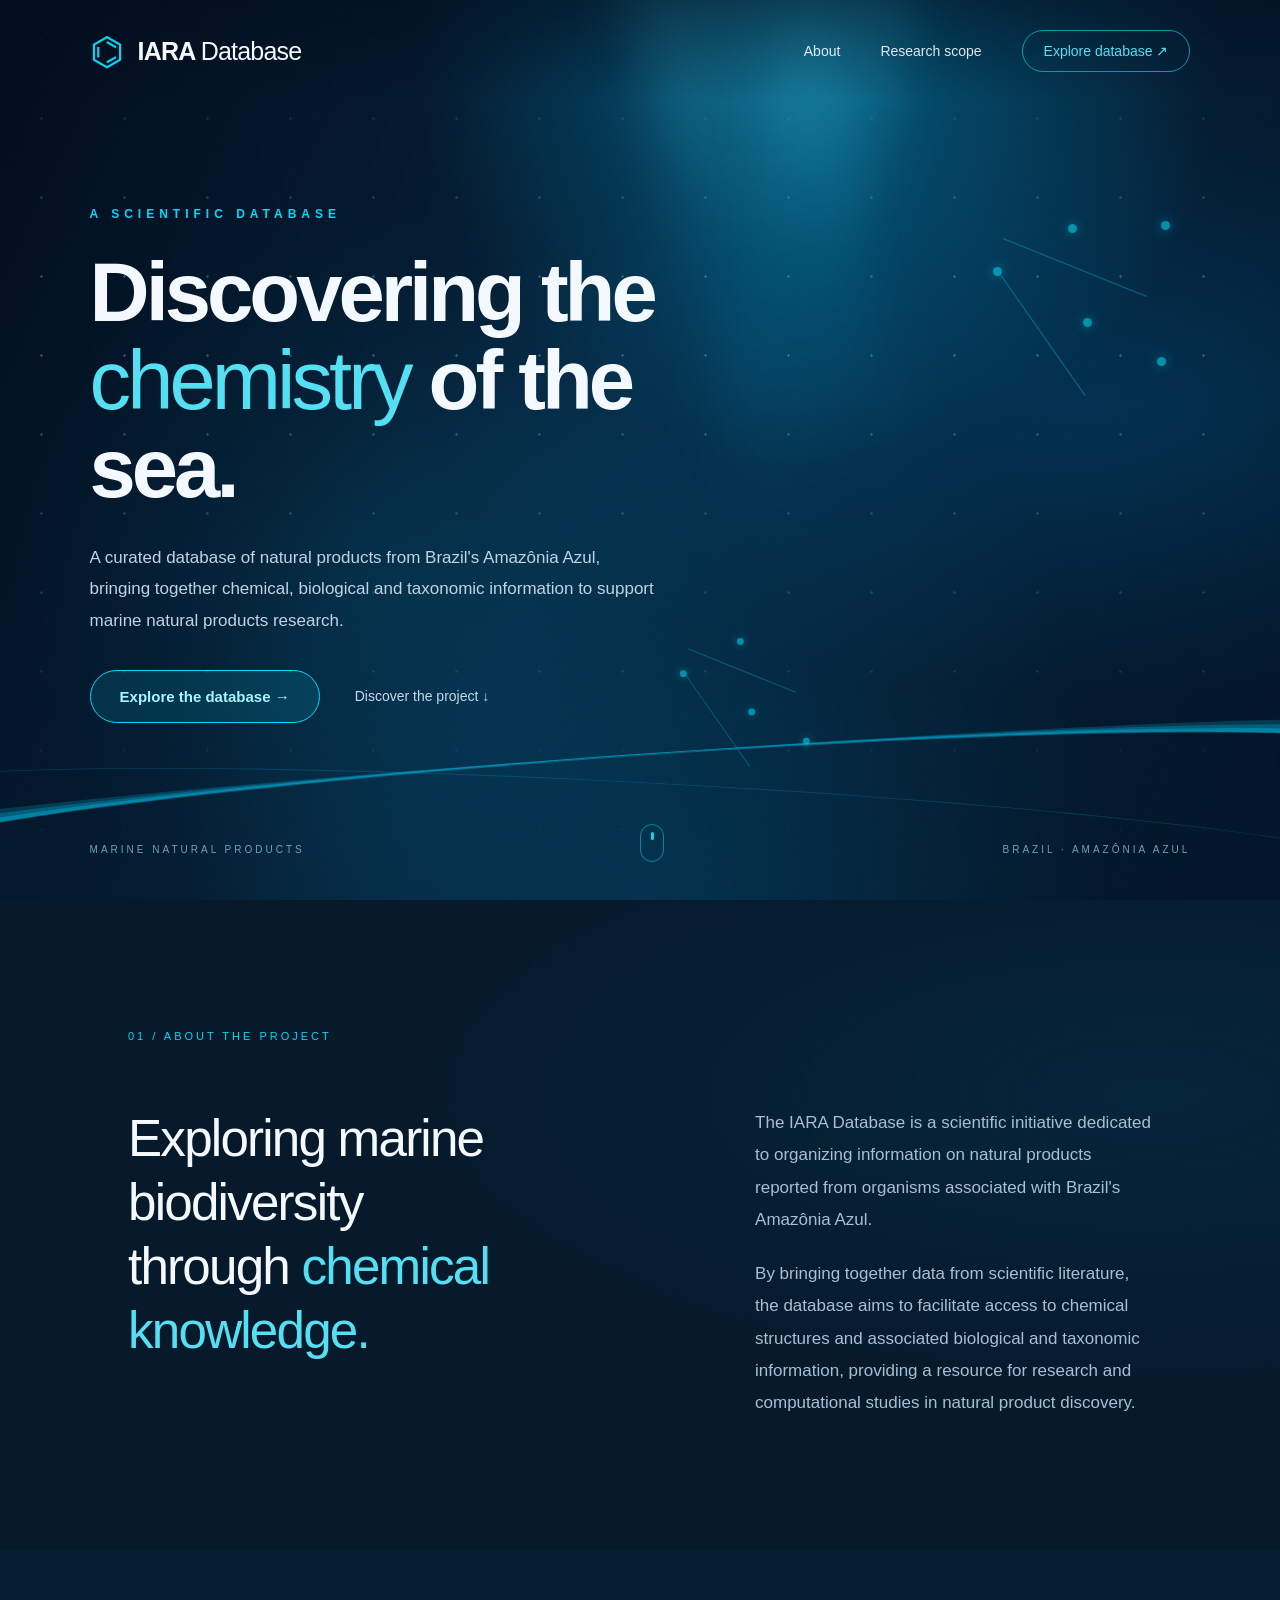
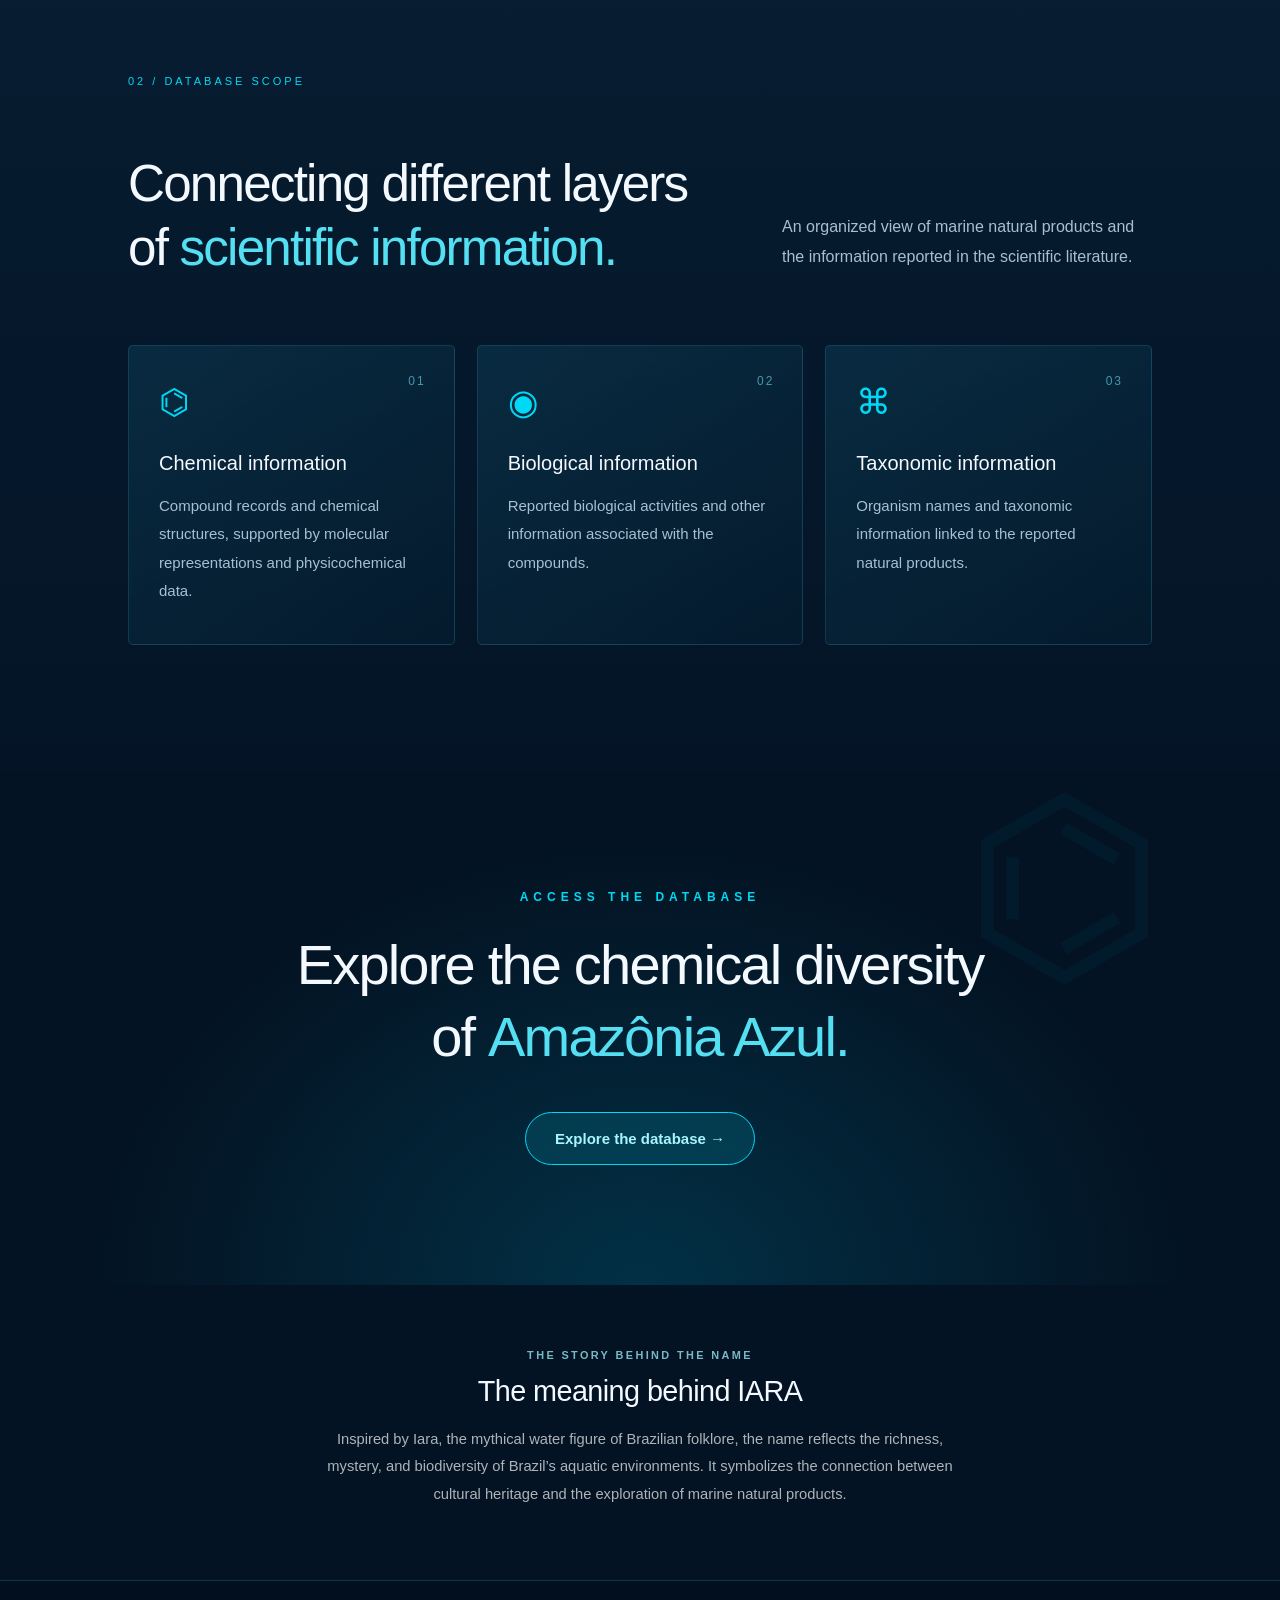
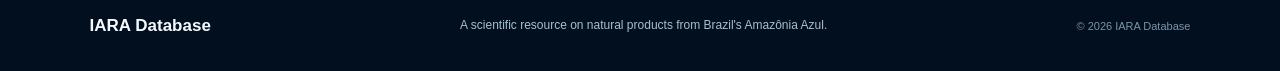
==== commit f124ead1: "Add IARA name meaning section to homepage" ====
--- a/index.html
+++ b/index.html
@@ -166,6 +166,26 @@
         </section>
     </main>
 
+    
+    <!-- IARA meaning section -->
+    <section class="iara-meaning" aria-labelledby="iara-meaning-title">
+        <div class="iara-meaning-content">
+            <span class="iara-meaning-eyebrow">THE STORY BEHIND THE 
+NAME</span>
+            <h2 id="iara-meaning-title">The meaning behind IARA</h2>
+            <p>
+                Inspired by Iara, the mythical water figure of Brazilian 
+folklore,
+                the name reflects the richness, mystery, and biodiversity 
+of
+                Brazil’s aquatic environments. It symbolizes the 
+connection
+                between cultural heritage and the exploration of marine 
+natural products.
+            </p>
+        </div>
+    </section>
+    
     <footer class="site-footer">
         <a class="footer-brand" href="index.html">IARA Database</a>
 
--- a/landing.css
+++ b/landing.css
@@ -886,4 +886,48 @@
         animation-iteration-count: 1 !important;
         transition-duration: 0.01ms !important;
     }
-}+}
+
+
+/* IARA meaning section */
+.iara-meaning {
+    width: 100%;
+    padding: 64px 24px 72px;
+    text-align: center;
+    position: relative;
+}
+
+.iara-meaning-content {
+    max-width: 720px;
+    margin: 0 auto;
+}
+
+.iara-meaning-eyebrow {
+    display: block;
+    margin-bottom: 14px;
+    font-size: 0.68rem;
+    font-weight: 600;
+    letter-spacing: 0.22em;
+    color: #79b9c5;
+}
+
+.iara-meaning h2 {
+    margin: 0 0 18px;
+    font-size: clamp(1.35rem, 2.5vw, 1.8rem);
+    font-weight: 500;
+    letter-spacing: -0.02em;
+}
+
+.iara-meaning p {
+    margin: 0 auto;
+    max-width: 650px;
+    font-size: 0.92rem;
+    line-height: 1.85;
+    color: rgba(255, 255, 255, 0.68);
+}
+
+@media (max-width: 600px) {
+    .iara-meaning {
+        padding: 48px 22px 56px;
+    }
+}
